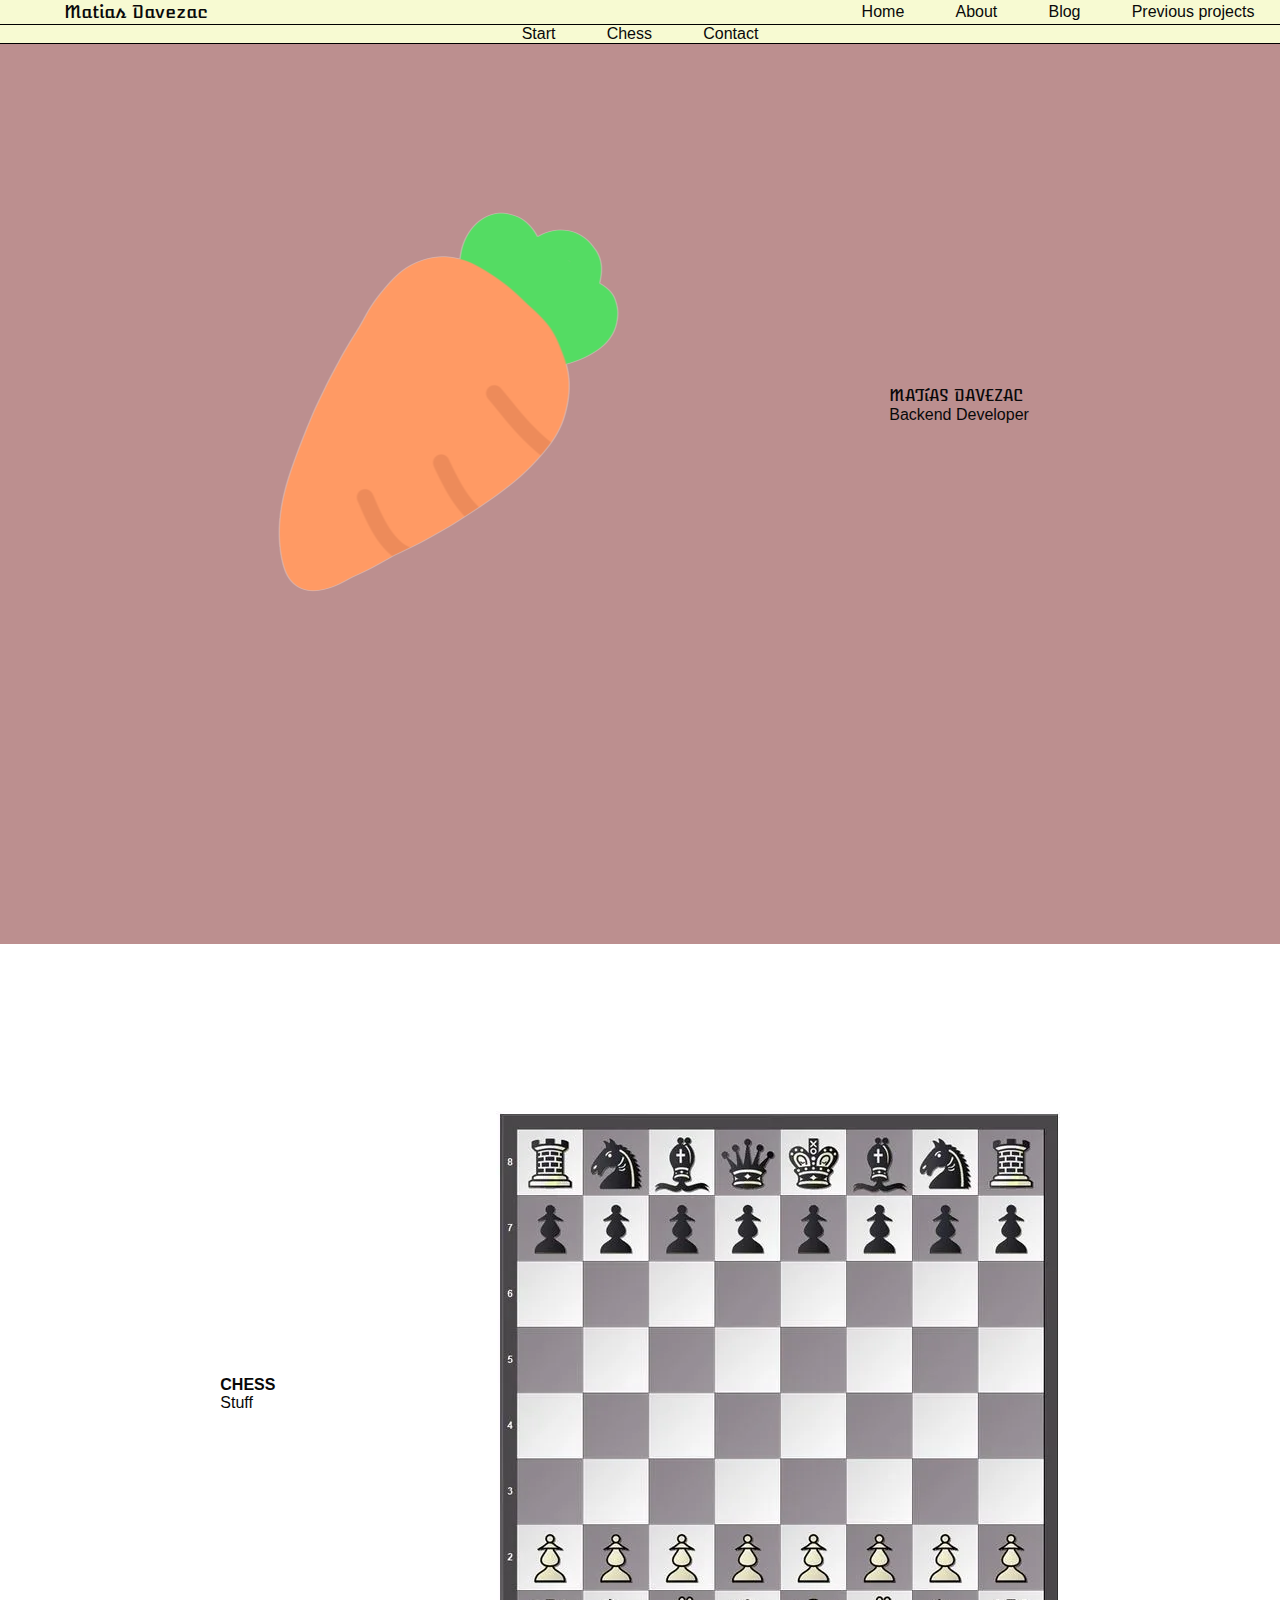
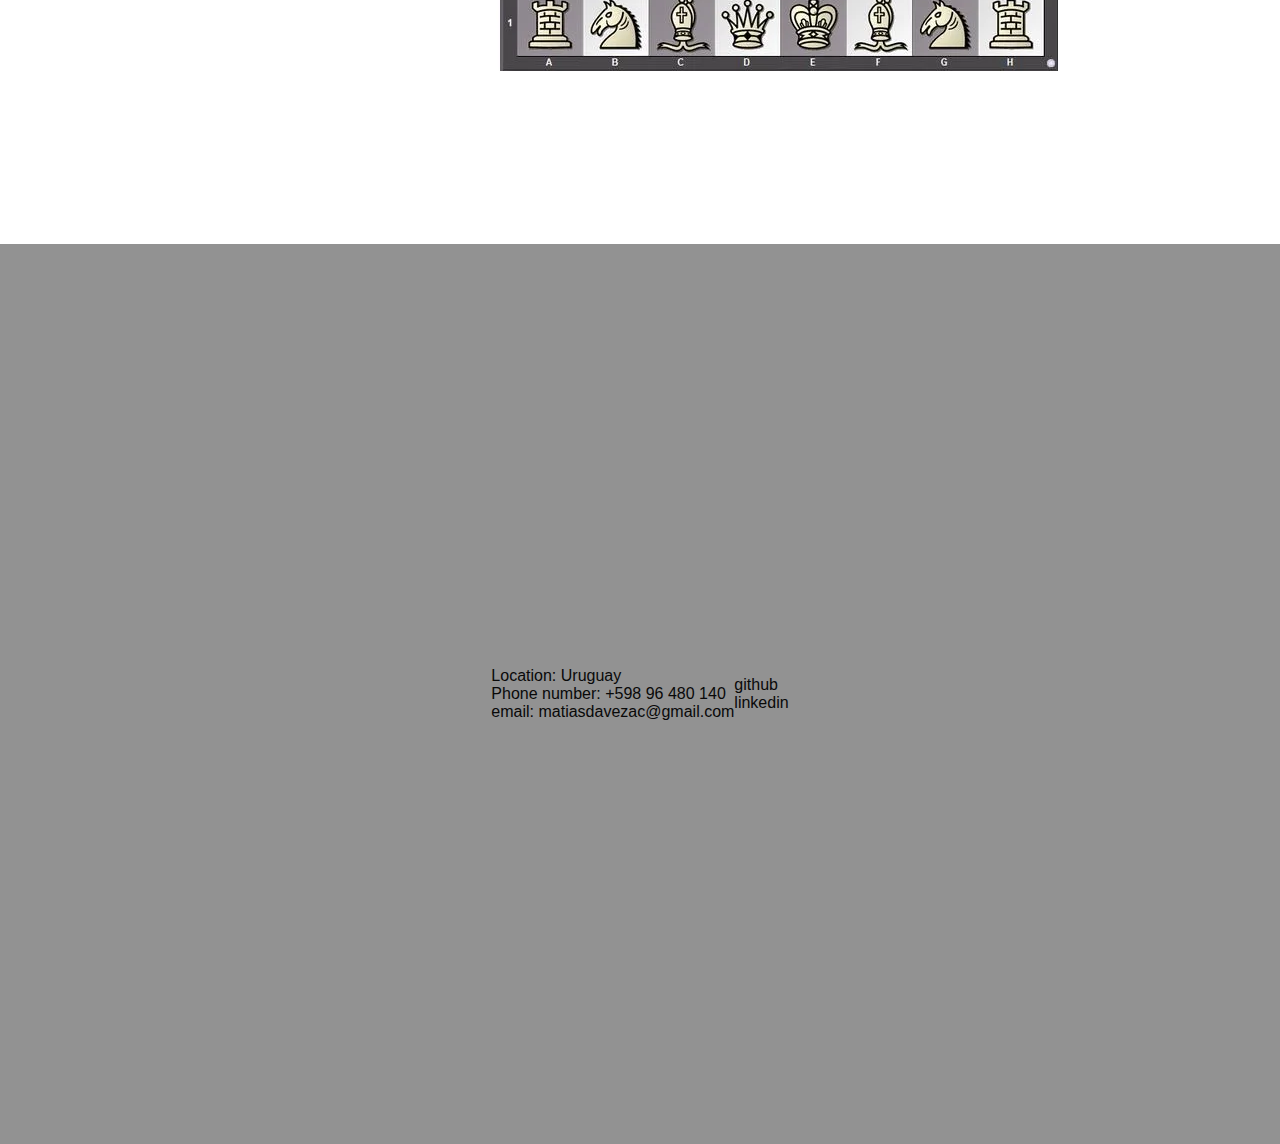
==== web/public/index.html @ dd78ae82 "Fixed inline css causing problems with src" ====
<!DOCTYPE html>
<html lang="en" class="">
<head>
    <title>Matias Davezac Portfolio Page</title>
    <meta name="description" content="See a showcase about myself, my history and my portfolio." />
    <meta charset='utf-8'>
    <meta http-equiv='X-UA-Compatible' content='IE=edge'>
    <meta name='viewport' content='width=device-width, initial-scale=1'>
    <meta name="robots" content="nofollow">
    <meta name="googlebot" content="nofollow, notranslate">

    <!-- SRC -->
    <meta http-equiv="Content-Security-Policy" content="script-src 'self'; img-src *;">

    <!-- Favicon -->
    <link rel="icon" type="image/x-icon" href="favicon.ico">

    <!-- Preloads -->
    <link rel="preload" href="images/carrot.webp" as="image" type="image/png"/>
    <link rel="preload" href="images/chess_board.webp" as="image" type="image/png"/>

    <!-- Atomic Age Font Loading -->
    <style>
        /* latin */
        @font-face {
            font-family: 'Atomic Age';
            font-style: normal;
            font-weight: 400;
            font-display: swap;
            src: url(fonts/atomic_age.woff2) format('woff2');
            unicode-range: U+0000-00FF, U+0131, U+0152-0153, U+02BB-02BC, U+02C6, U+02DA, U+02DC, U+0304, U+0308, U+0329, U+2000-206F, U+20AC, U+2122, U+2191, U+2193, U+2212, U+2215, U+FEFF, U+FFFD;
        }
    </style>

    <!-- CSS START -->
    <link rel='stylesheet' type='text/css' media='screen' href='styles/index.css'>
    <!-- CSS END -->

    <!-- JS -->
    <script type="module" src="scripts/index.js"></script>
</head>
<body id="body">
    <!-- Header -->
    <header id="body-header" class="header">
        <!-- Top -->
        <div id="header-top" class="header-div">
            <div>
                <h1 id="header-name" class="atomic-age unselectable" unselectable="on">
                    Matias Davezac
                </h1>
            </div>
                <nav id="header-top-nav" class="header-nav">
                    <ul>
                        <li><a href="#">Home</a></li>
                        <li><a href="#">About</a></li>
                        <li><a href="#">Blog</a></li>
                        <li><a href="#">Previous projects</a></li>
                    </ul>
                </nav>
            </div>
        </div>
        <!-- Bottom -->
        <div id="header-bottom" class="header-div">
            <nav id="header-bottom-nav" class="header-nav">
                <ul>
                    <li><a class="unselectable" href="#">Start</a></li>
                    <li><a class="unselectable" href="#chess-section">Chess</a></li>
                    <li><a class="unselectable" href="#body-footer">Contact</a></li>
                </ul>
            </nav>
        </div>
    </header>
    <!-- Main -->
    <main id="body-main" class="main">
        <!-- Presentation -->
        <section id="presentation-section" class="main-section">
            <div>
                <img id="carrot" alt="Carrot logo" class="unselectable" src="images/carrot.webp" />
            </div>
            <div>
                <h1 id="presentation-name" class="section-desc atomic-age">MATíAS DAVEZAC</h1>
                <p id="presentation-desc" class="section-desc">Backend Developer</p>
            </div>
        </section>
        <!-- Chess -->
        <section id="chess-section" class="main-section inverted-row">
            <div>
                <img id="chess" alt="Chess board" src="images/chess_board.webp"/>
            </div>
            <div>
                <h1 id="chess-name" class="section-desc">CHESS</h1>
                <p id="chess-desc" class="section-desc">Stuff</p>
            </div>
        </section>
    </main>
    <!-- Footer -->
    <footer id="body-footer" class="footer">
        <div id="contact-info">
            <p>Location: Uruguay</p>
            <p>Phone number: +598 96 480 140</p>
            <p>email: matiasdavezac@gmail.com</p>
        </div>
        <div id="contact-links">
            <p>github</p>
            <p>linkedin</p>
        </div>
    </footer>
    <!-- Firebase -->
    <!--
    <script type="module">
        import { initializeApp } from "https://www.gstatic.com/firebasejs/11.0.1/firebase-app.js";
        const firebaseConfig = {
          apiKey: "AIzaSyA6QwLBu5X5AzgDq81C5L1dXZ9E0xP-9vk",
          authDomain: "matiasdavezac-3d8c8.firebaseapp.com",
          projectId: "matiasdavezac-3d8c8",
          storageBucket: "matiasdavezac-3d8c8.firebasestorage.app",
          messagingSenderId: "72369303819",
          appId: "1:72369303819:web:528377b378f7a80d17f20e",
          measurementId: "G-PTZ5232TNL"
        };
        const app = initializeApp(firebaseConfig);
    </script>
    -->
</body>
</html>
---- web/public/styles/index.css ----
/*
    The css file will remain to store all changes,
    however the css will be converted to critical css.
*/

/* VARIABLES START */
:root {
    --color-primary: #d73953;

    --color-black: #090909;
    --color-white: #ffffff;
    --color-light-grey: #f3f3f3;
    --color-dark-grey: #353535;

    --text-color: var(--color-black);
    --color-header: #f7fad2;
    --color-main: #ffffff;
    --color-footer: #929292;

    --footer-height: 100vh;

    --font-family-base: "Helvetica Neue", Helvetica, Arial, sans-serif;
    --font-family-title: "Helvetica Neue", Helvetica, Arial, sans-serif;
    --font-size-small: 1.2rem;
    --font-size-medium: 1.6rem;
    --font-size-large: 1.8rem;
    --font-size-x-large: 2.3rem;
    --font-size-xx-large: 4.8rem;
    --font-weight-regular: 400;
    --font-weight-bold: 700;

    --transition-duration: .3s;
    --transition-cubic-bezier: cubic-bezier(0.17, 0.67, 0, 1.01);
}
/* VARIABLES END */

/* RESET START */
/* http://meyerweb.com/eric/tools/css/reset/ 
   v2.0 | 20110126
   License: none (public domain)
*/

html, body, div, span, applet, object, iframe,
h1, h2, h3, h4, h5, h6, p, blockquote, pre,
a, abbr, acronym, address, big, cite, code,
del, dfn, em, img, ins, kbd, q, s, samp,
small, strike, strong, sub, sup, tt, var,
b, u, i, center,
dl, dt, dd, ol, ul, li,
fieldset, form, label, legend,
table, caption, tbody, tfoot, thead, tr, th, td,
article, aside, canvas, details, embed, 
figure, figcaption, footer, header, hgroup, 
menu, nav, output, ruby, section, summary,
time, mark, audio, video {
	margin: 0;
	padding: 0;
	border: 0;
	font-size: 100%;
	font: inherit;
	vertical-align: baseline;
}
/* HTML5 display-role reset for older browsers */
article, aside, details, figcaption, figure, 
footer, header, hgroup, menu, nav, section {
	display: block;
}
body {
	line-height: 1;
}
ol, ul {
	list-style: none;
}
blockquote, q {
	quotes: none;
}
blockquote:before, blockquote:after,
q:before, q:after {
	content: '';
	content: none;
}
table {
	border-collapse: collapse;
	border-spacing: 0;
}
/* RESET END */

/* GENERIC START */
html {
    scroll-behavior: smooth;
    font-size: 62.5%;
}

body {
    width: 100%;

    color: var(--text-color);
    font-family: var(--font-family-base);
    font-size: var(--font-size-medium);
    font-weight: var(--font-weight-regular);
    line-height: var(--line-height-base);

    display: flex;
    flex-direction: column;
    flex-flow: column;
    align-content: center;
    justify-content: space-between;
    align-items: stretch;
    flex-wrap: nowrap;
}

h1, h2, h3, h4, h5, h6 {
    font-family: var(--font-family-title);
    font-weight: var(--font-weight-bold);
}

a:link {
    color: var(--text-color);
    text-decoration: none;
}

a:visited {
    font-style: italic;
}

a:hover {
    text-decoration: underline;
}

a:visited {
    color: var(--text-color);
}

.atomic-age {
    font-family: 'Atomic Age';
    font-weight: 400;
    font-style: normal;
}

.unselectable {
    user-select: none;
    -webkit-user-drag: none;
    -moz-user-select: none;
    -webkit-user-select: none;
    -ms-user-select: none;
}
/* GENERIC END */

/* HEADER AND FOOTER START */
#body-header {
    top: 0;
    width: 100%;
    position: fixed;
}

#body-header > * {
    min-height: 1rem;
    width: 100%;
}

.header-div {
    background-color: var(--color-header);
}

.header-nav a {
    display: block;
    padding: 0 2vw;
}

#header-top {
    width: 100%;

    display: flex;
    flex-direction: row;
    flex-flow: row;
    align-content: center;
    justify-content: space-between;
    align-items: center;
    flex-wrap: wrap;
}

#header-top div {
    height: 100%;
    margin: 0px;
    padding: 0 5vw 0 5vw;

    display: flex;
    flex-direction: row;
    flex-flow: row;
    align-content: center;
    justify-content: space-between;
    align-items: center;
    flex-wrap: wrap;
}


#header-top-nav {
    height: 100%;

    display: flex;
    flex-direction: row;
    flex-flow: row;
    align-content: center;
    justify-content: space-between;
    align-items: center;
    flex-wrap: wrap;
}

#header-top ul {
    display: flex;
    flex-flow: row;
    justify-content: space-around;
    align-items: center;
    flex-wrap: wrap;
    flex-direction: row;
}

#header-name {
    font-size: large;
    padding: 0;
}


#header-bottom {
    height: 33.33% + 2;

    display: flex;
    flex-flow: row;
    justify-content: center;
    align-items: center;
    flex-wrap: nowrap;
    border-top: 1px solid black;
    border-bottom: 1px solid black;
}

#header-bottom ul {
    display: flex;
    flex-flow: row;
    justify-content: space-around;
    align-items: center;
    flex-wrap: nowrap;
    flex-direction: row;
}

#header-bottom-nav ul {
    flex-wrap: wrap;
    justify-content: center;
    align-items: center;
}

#header-bottom-nav a:hover {
    color: white;
    background-color: red;
    text-decoration: none;
}


#body-footer {
    background-color: var(--color-footer);
    height: var(--footer-height);

    padding: 0px;
    display: flex;
    flex-flow: row;
    justify-content: center;
    align-items: center;
    flex-wrap: nowrap;
}
/* HEADER AND FOOTER END */

/* INDEX START */
#body-main {
    width: 100%;

    background-color: var(--color-main);
    display: flex;
    flex-flow: column;
    justify-content: center;
    align-items: center;
    flex-wrap: nowrap;
    flex-direction: column;
}

.main-section {
    width: 100%;
    height: 80vh;
    min-height: 512px;
    padding: 10vh 0 10vh 0;

    display: flex;
    flex-flow: row;
    flex-wrap: wrap;
    flex-direction: row;
    justify-content: space-evenly;
    align-items: center;
    align-content: center;
}

.inverted-row {
    flex-direction: row-reverse;
}

.main-section img {
    height: 70vw;
    width: 70vw;
    min-width: 128px;
    min-height: 128px;
}

#carrot {
    max-height: 387px;
    max-width: 387px;
}

#chess {
    min-width: 256px;
    min-height: 256px;
    max-height: 562px;
    max-width: 564px;
}

#presentation-section {
    background-color: rosybrown;
    padding: 0vh 0 20vh 0;
}

/* INDEX END */
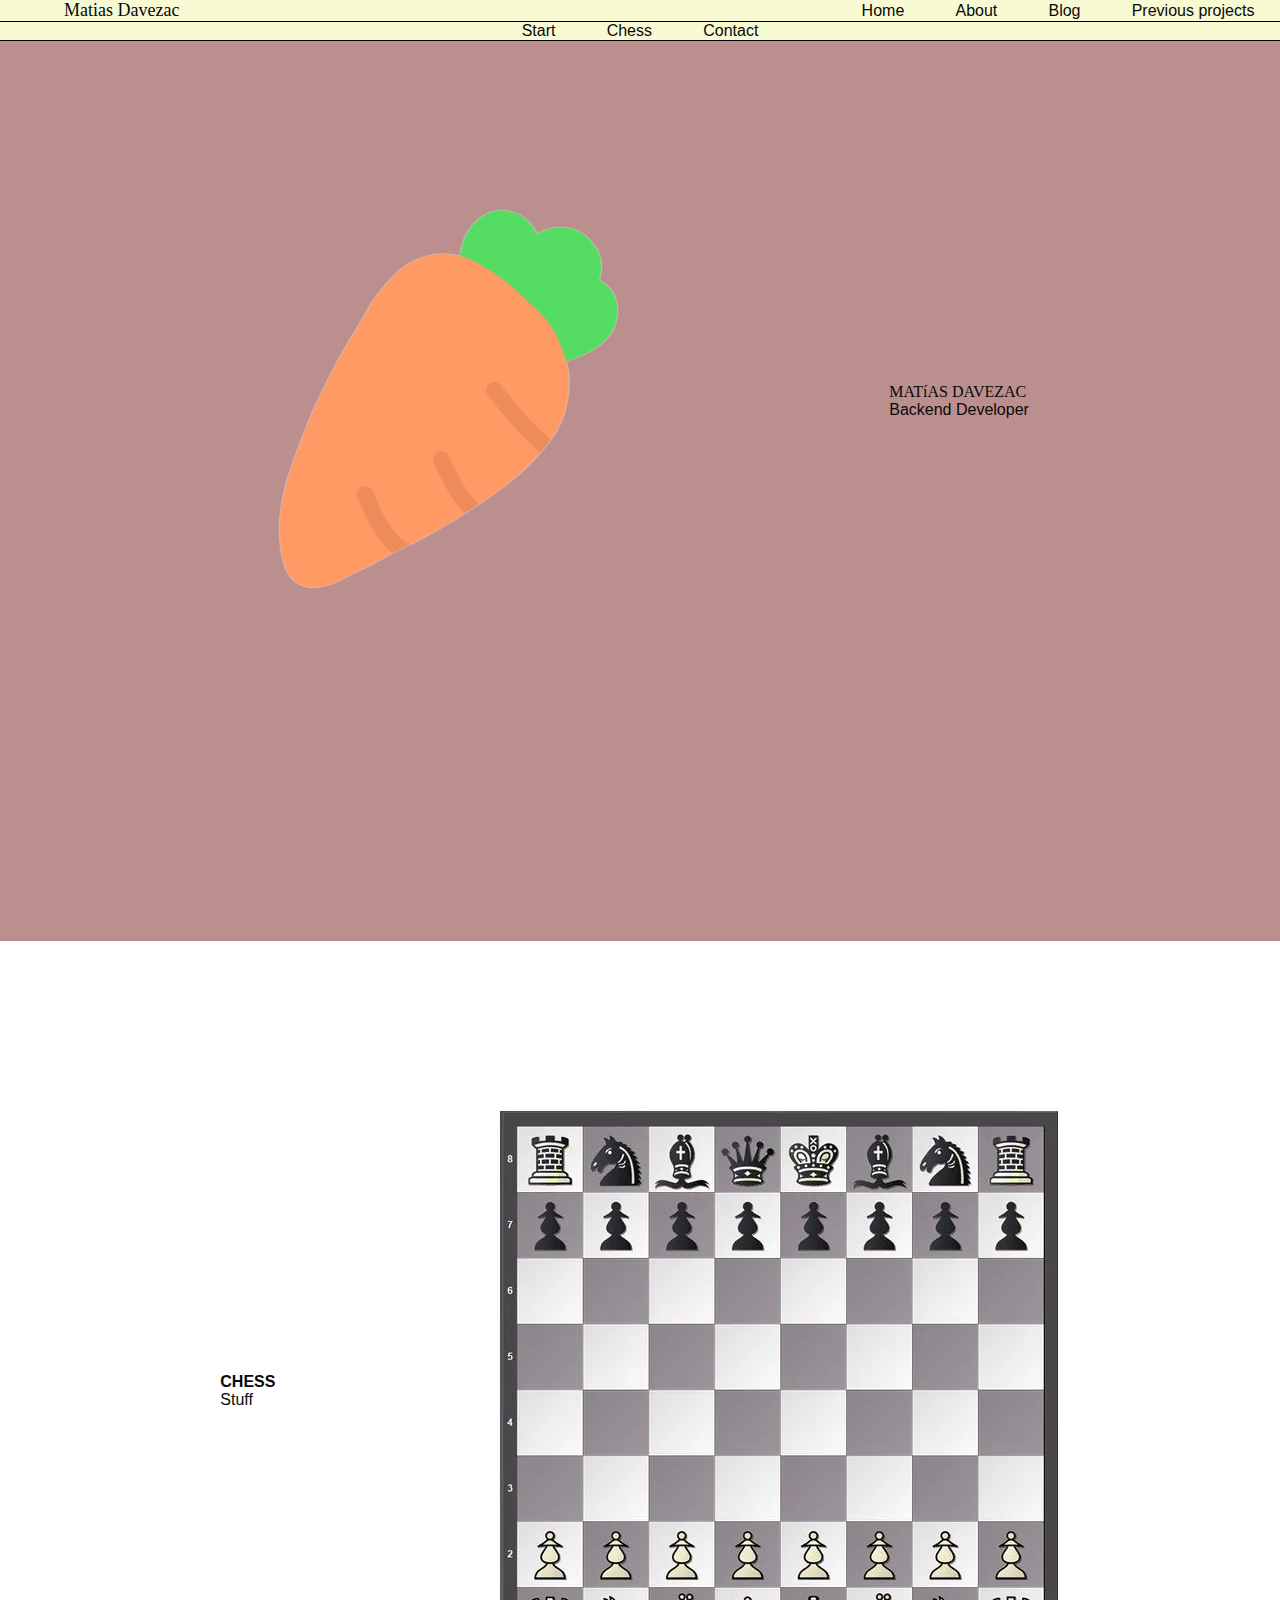
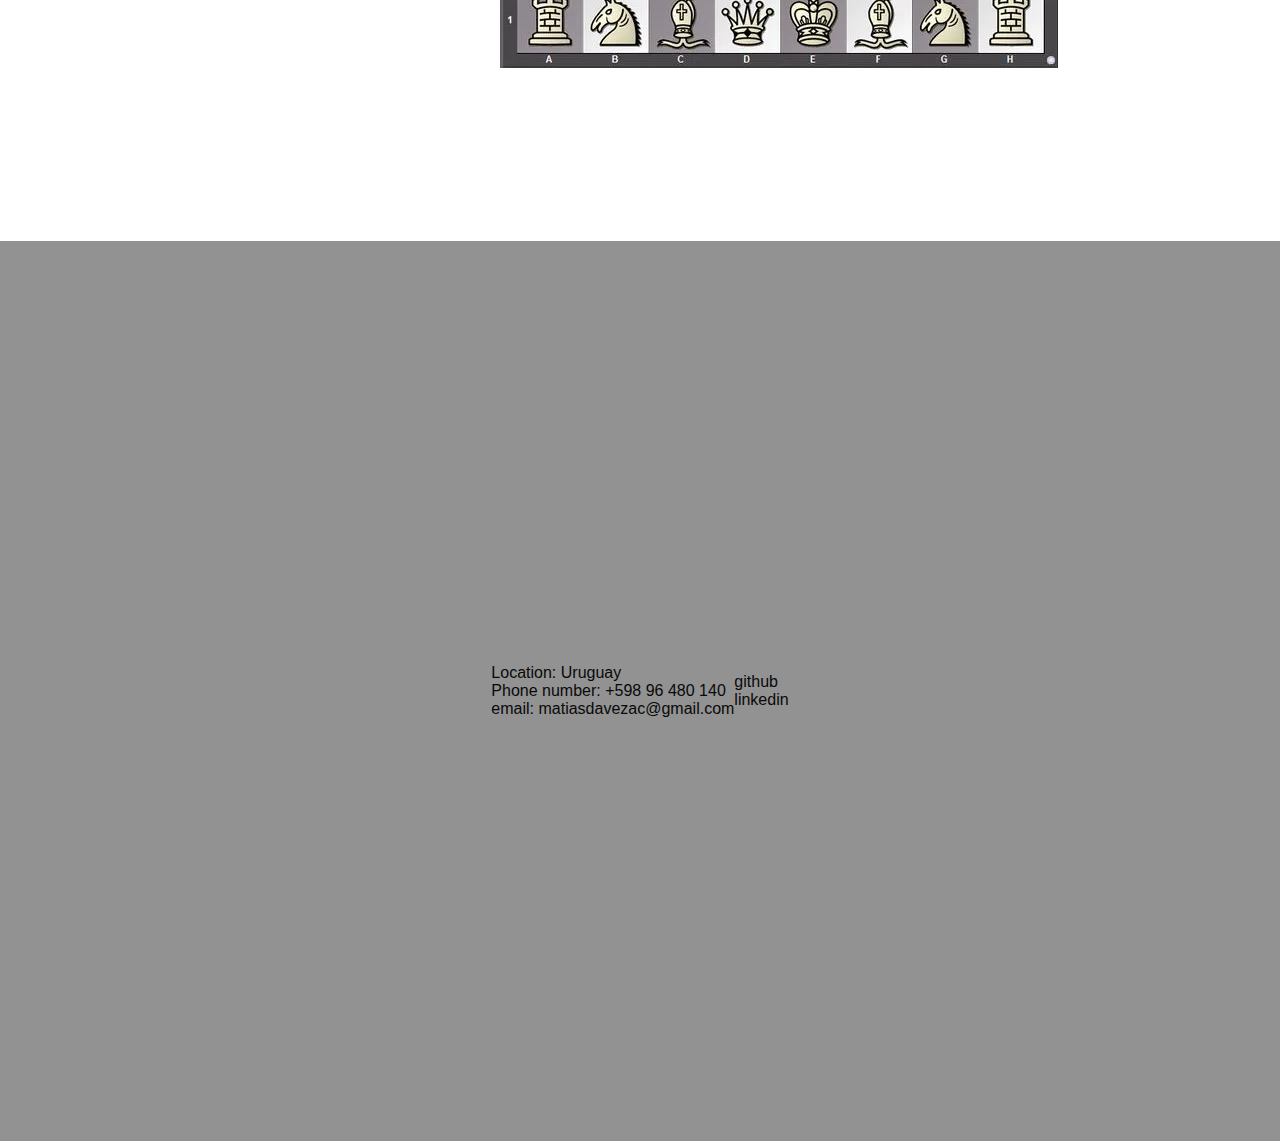
==== commit 37487844: "Fixed font loading was inline style" ====
--- a/web/public/index.html
+++ b/web/public/index.html
@@ -19,22 +19,9 @@
     <link rel="preload" href="images/carrot.webp" as="image" type="image/png"/>
     <link rel="preload" href="images/chess_board.webp" as="image" type="image/png"/>
 
-    <!-- Atomic Age Font Loading -->
-    <style>
-        /* latin */
-        @font-face {
-            font-family: 'Atomic Age';
-            font-style: normal;
-            font-weight: 400;
-            font-display: swap;
-            src: url(fonts/atomic_age.woff2) format('woff2');
-            unicode-range: U+0000-00FF, U+0131, U+0152-0153, U+02BB-02BC, U+02C6, U+02DA, U+02DC, U+0304, U+0308, U+0329, U+2000-206F, U+20AC, U+2122, U+2191, U+2193, U+2212, U+2215, U+FEFF, U+FFFD;
-        }
-    </style>
-
-    <!-- CSS START -->
+    <!-- CSS -->
+    <style src="styles/atomic-font.css"></style>
     <link rel='stylesheet' type='text/css' media='screen' href='styles/index.css'>
-    <!-- CSS END -->
 
     <!-- JS -->
     <script type="module" src="scripts/index.js"></script>
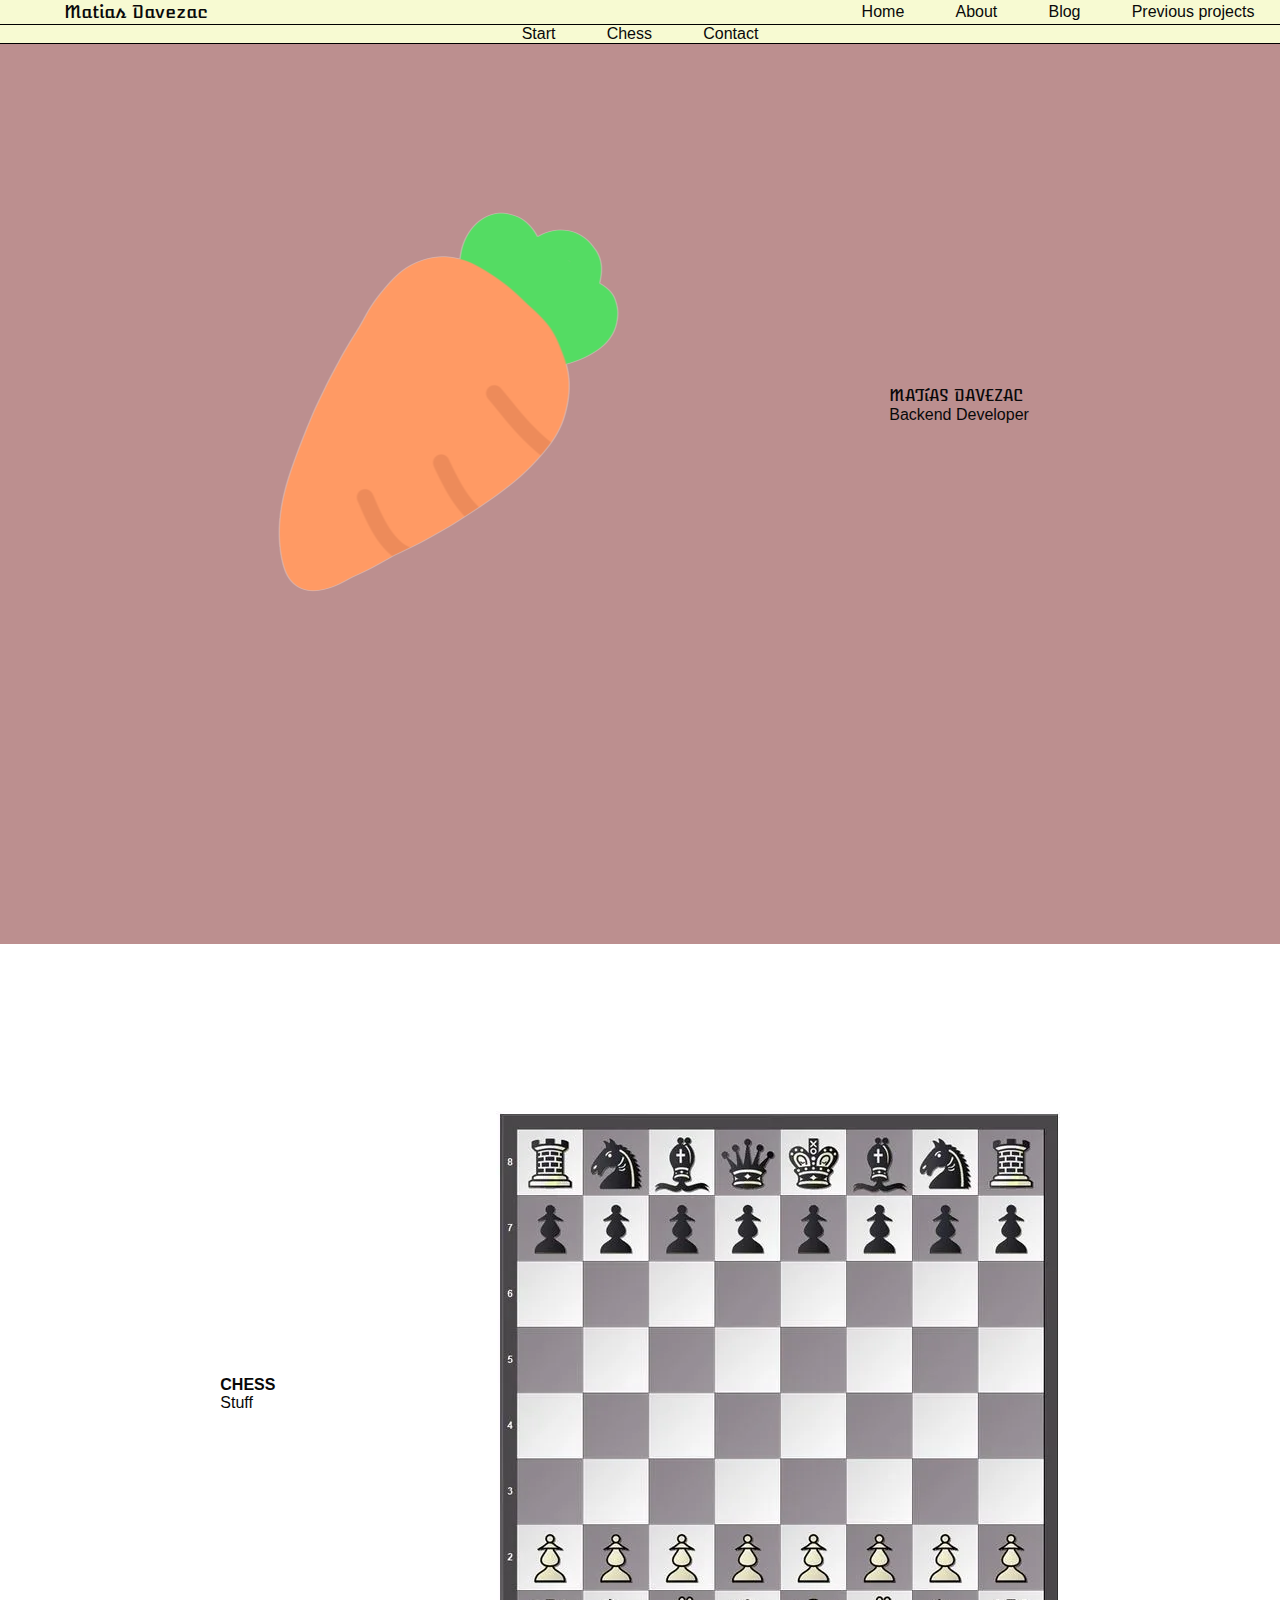
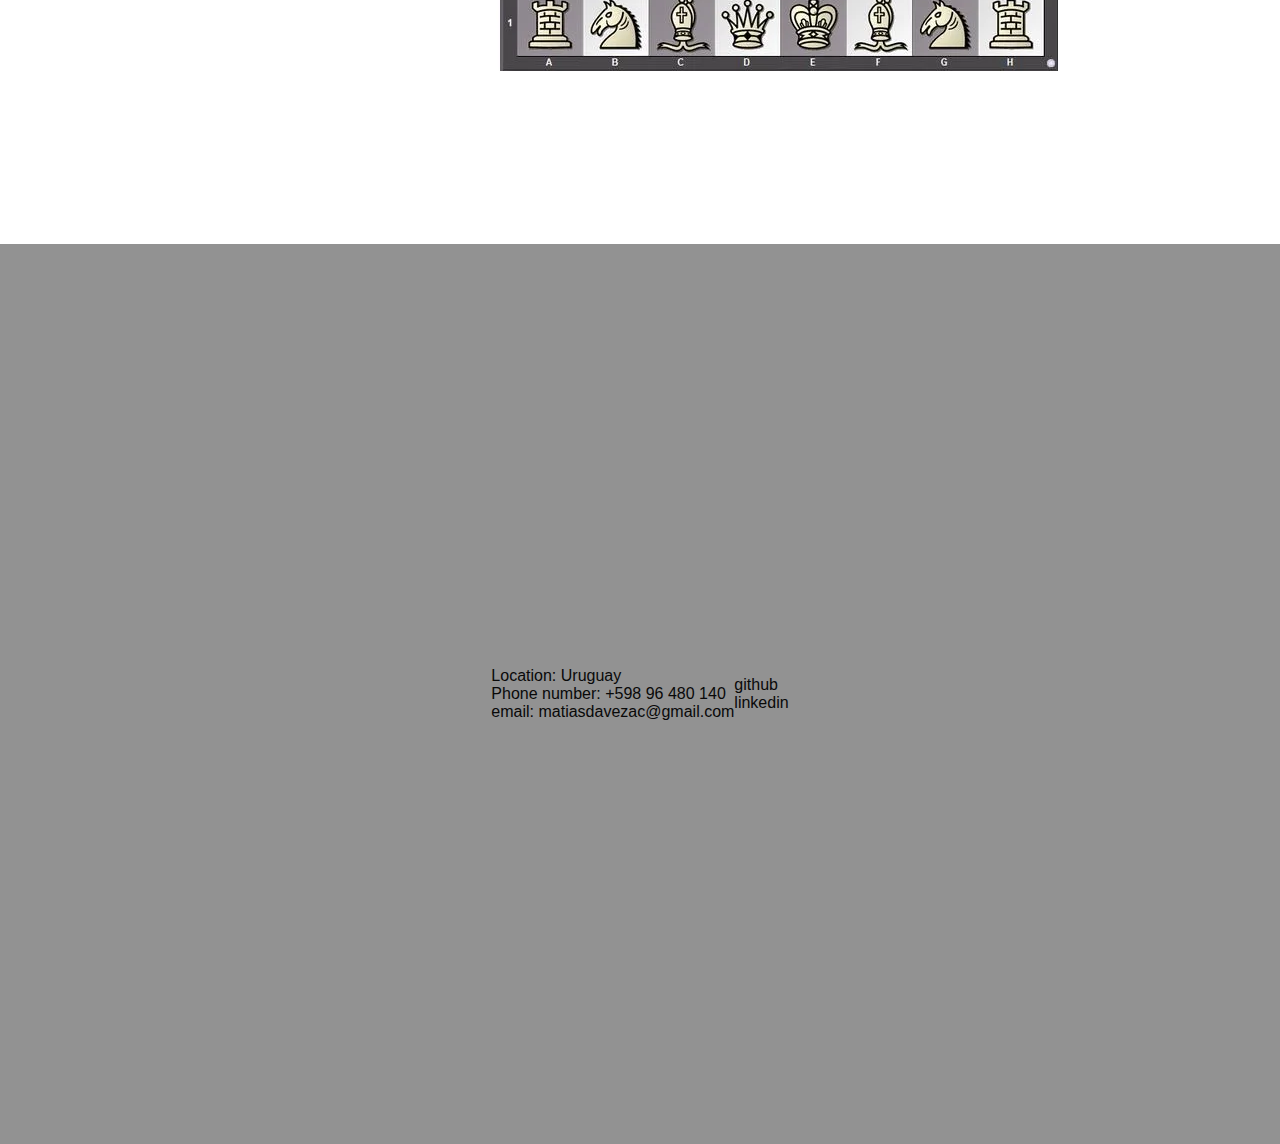
==== commit a06055f2: "Quickfix" ====
--- a/web/public/index.html
+++ b/web/public/index.html
@@ -20,7 +20,7 @@
     <link rel="preload" href="images/chess_board.webp" as="image" type="image/png"/>
 
     <!-- CSS -->
-    <style src="styles/atomic-font.css"></style>
+    <link rel='stylesheet' type='text/css' media='screen' href="styles/atomic-font.css">
     <link rel='stylesheet' type='text/css' media='screen' href='styles/index.css'>
 
     <!-- JS -->
--- a/web/public/styles/atomic-font.css
+++ b/web/public/styles/atomic-font.css
@@ -0,0 +1,9 @@
+/* latin */
+@font-face {
+    font-family: 'Atomic Age';
+    font-style: normal;
+    font-weight: 400;
+    font-display: swap;
+    src: url(../fonts/atomic_age.woff2) format('woff2');
+    unicode-range: U+0000-00FF, U+0131, U+0152-0153, U+02BB-02BC, U+02C6, U+02DA, U+02DC, U+0304, U+0308, U+0329, U+2000-206F, U+20AC, U+2122, U+2191, U+2193, U+2212, U+2215, U+FEFF, U+FFFD;
+}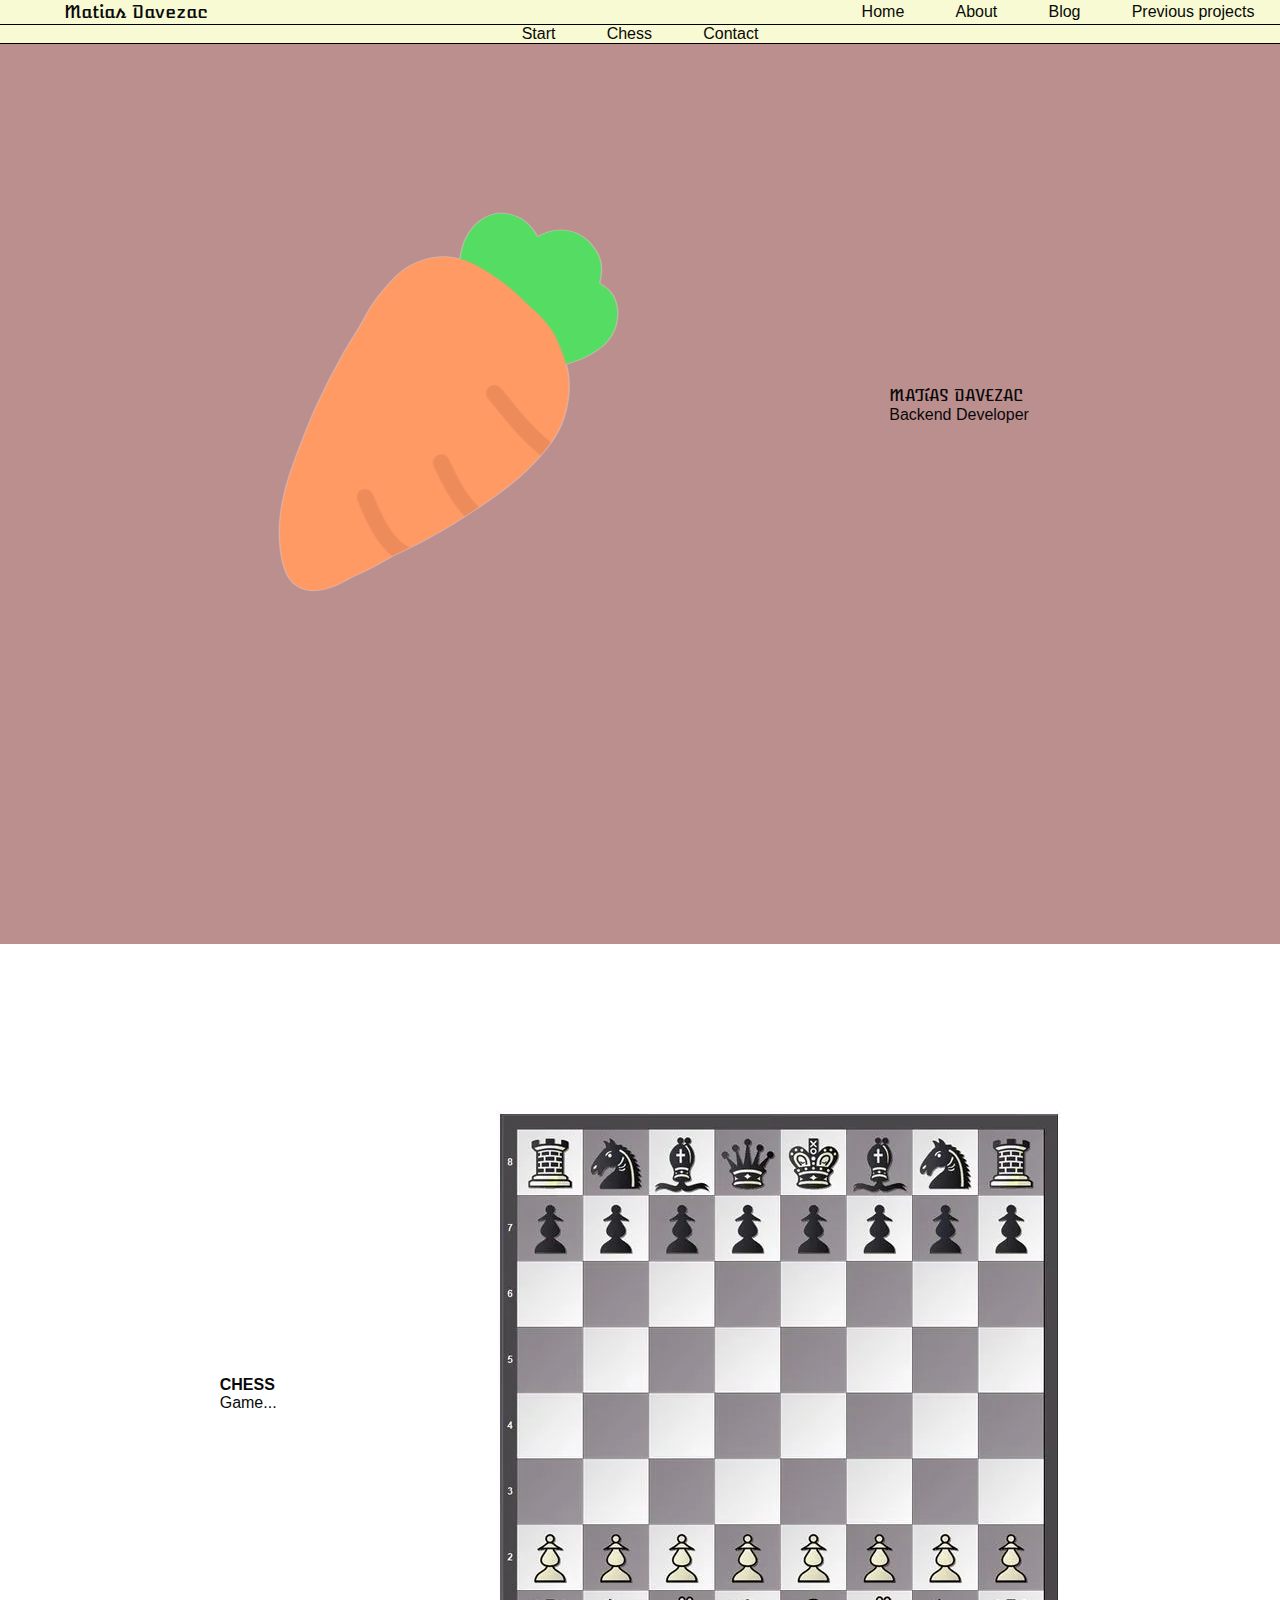
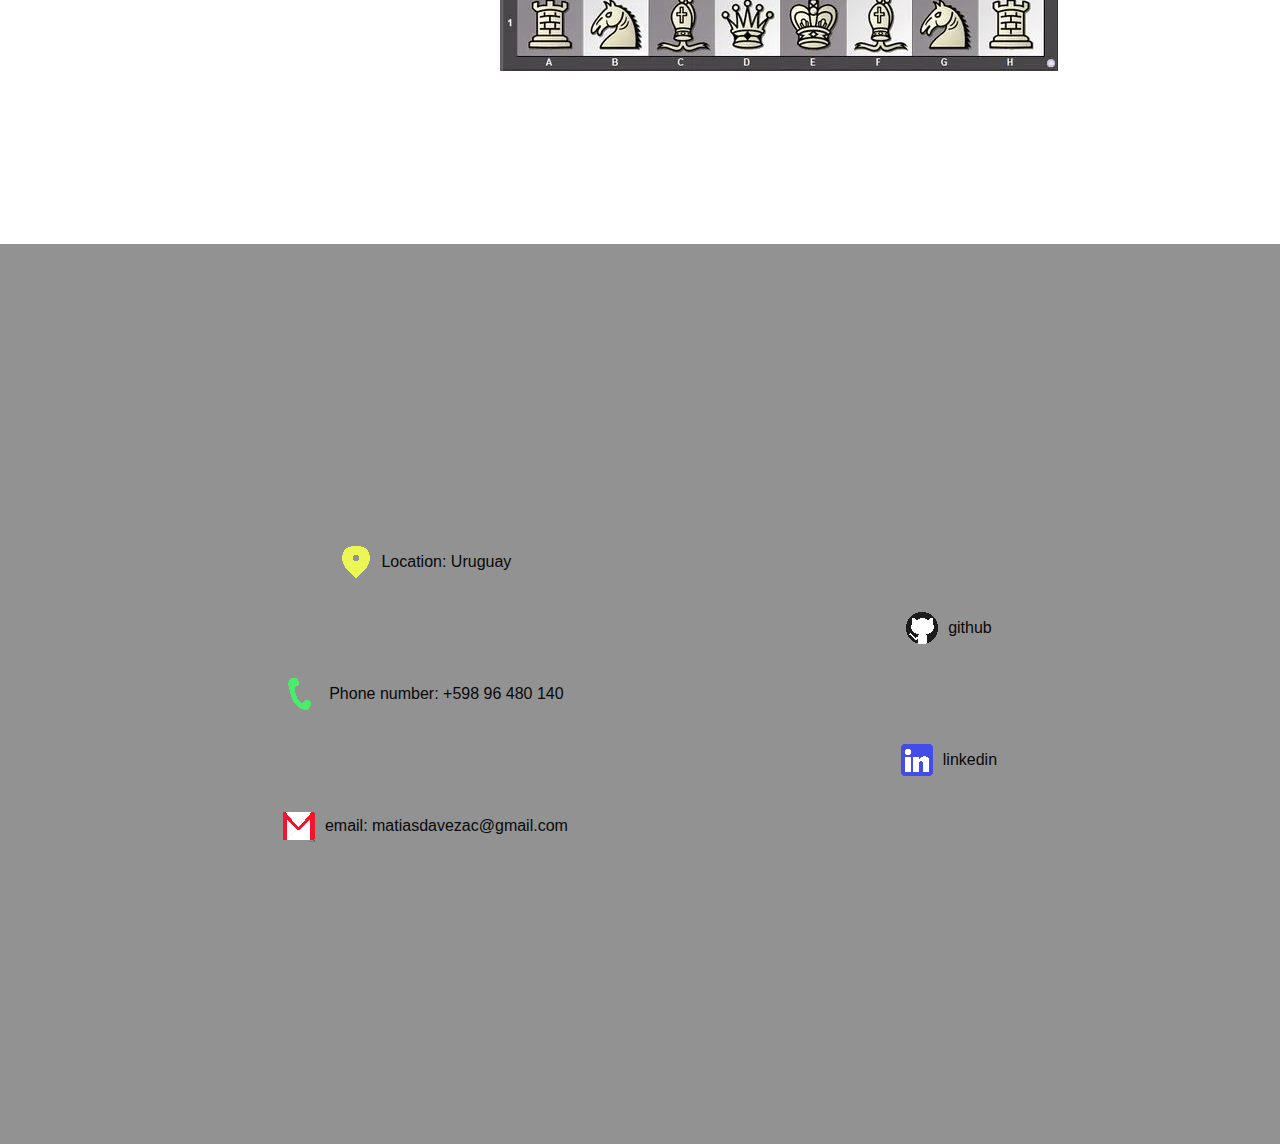
==== commit 69b137ab: "Added content to the footer" ====
--- a/web/public/index.html
+++ b/web/public/index.html
@@ -1,6 +1,7 @@
 <!DOCTYPE html>
 <html lang="en" class="">
 <head>
+    <!-- Metadata -->
     <title>Matias Davezac Portfolio Page</title>
     <meta name="description" content="See a showcase about myself, my history and my portfolio." />
     <meta charset='utf-8'>
@@ -16,8 +17,9 @@
     <link rel="icon" type="image/x-icon" href="favicon.ico">
 
     <!-- Preloads -->
-    <link rel="preload" href="images/carrot.webp" as="image" type="image/png"/>
-    <link rel="preload" href="images/chess_board.webp" as="image" type="image/png"/>
+    <link rel="preload" href="images/carrot.webp" as="image" type="image/webp"/>
+    <link rel="preload" href="images/chess_board.webp" as="image" type="image/webp"/>
+    <link rel="preload" href="images/page_sprites.gif" as="image" type="image/gif"/>
 
     <!-- CSS -->
     <link rel='stylesheet' type='text/css' media='screen' href="styles/atomic-font.css">
@@ -76,37 +78,68 @@
             </div>
             <div>
                 <h1 id="chess-name" class="section-desc">CHESS</h1>
-                <p id="chess-desc" class="section-desc">Stuff</p>
+                <p id="chess-desc" class="section-desc">Game...</p>
             </div>
         </section>
     </main>
     <!-- Footer -->
     <footer id="body-footer" class="footer">
-        <div id="contact-info">
-            <p>Location: Uruguay</p>
-            <p>Phone number: +598 96 480 140</p>
-            <p>email: matiasdavezac@gmail.com</p>
+        <!-- Info -->
+        <div id="contact-info" class="body-footer-div">
+            <!-- Location -->
+            <div id="location-div" class="contact-div">
+                <div class="contact-icon-div">
+                    <a href="https://www.google.com/maps/place/Uruguay/" target="_blank">
+                        <div id="location-icon" class="contact-icon">
+                        </div>
+                    </a>
+                </div>
+                <p>Location: Uruguay</p>
+            </div>
+            <!-- Phone -->
+            <div id="phone-div" class="contact-div">
+                <div class="contact-icon-div">
+                    <a href="tel: +59896480140">
+                        <div id="phone-icon" class="contact-icon">
+                        </div>
+                    </a>
+                </div>
+                <p>Phone number: +598 96 480 140</p>
+            </div>
+            <!-- Email -->
+            <div id="email-div" class="contact-div">
+                <div class="contact-icon-div">
+                    <a href="mailto: matiasdavezac@gmail.com">
+                        <div id="email-icon" class="contact-icon">
+                        </div>
+                    </a>
+                </div>
+                <p>email: matiasdavezac@gmail.com</p>
+            </div>
         </div>
-        <div id="contact-links">
-            <p>github</p>
-            <p>linkedin</p>
+        <!-- Websites -->
+        <div id="contact-links" class="body-footer-div">
+            <!-- Github -->
+            <div id="github-div" class="contact-div">
+                <div class="contact-icon-div">
+                    <a href="https://github.com/ILoveChairs" target="_blank">
+                        <div id="github-logo" class="contact-icon">
+                        </div>
+                    </a>
+                </div>
+                <p>github</p>
+            </div>
+            <!-- Linkedin -->
+            <div id="linkedin-div" class="contact-div">
+                <div class="contact-icon-div">
+                    <a href="https://linkedin.com/in/matiasdavezac" target="_blank">
+                        <div id="linkedin-logo" class="contact-icon">
+                        </div>
+                    </a>
+                </div>
+                <p>linkedin</p>
+            </div>
         </div>
     </footer>
-    <!-- Firebase -->
-    <!--
-    <script type="module">
-        import { initializeApp } from "https://www.gstatic.com/firebasejs/11.0.1/firebase-app.js";
-        const firebaseConfig = {
-          apiKey: "AIzaSyA6QwLBu5X5AzgDq81C5L1dXZ9E0xP-9vk",
-          authDomain: "matiasdavezac-3d8c8.firebaseapp.com",
-          projectId: "matiasdavezac-3d8c8",
-          storageBucket: "matiasdavezac-3d8c8.firebasestorage.app",
-          messagingSenderId: "72369303819",
-          appId: "1:72369303819:web:528377b378f7a80d17f20e",
-          measurementId: "G-PTZ5232TNL"
-        };
-        const app = initializeApp(firebaseConfig);
-    </script>
-    -->
 </body>
 </html>
--- a/web/public/styles/index.css
+++ b/web/public/styles/index.css
@@ -263,10 +263,49 @@
     padding: 0px;
     display: flex;
     flex-flow: row;
+    justify-content: space-evenly;
+    align-items: center;
+    align-content: center;
+    flex-wrap: wrap;
+}
+
+
+.contact-div {
+    padding: 50px;
+    display: flex;
+    flex-flow: row;
     justify-content: center;
     align-items: center;
-    flex-wrap: nowrap;
-}
+    align-content: center;
+    flex-wrap: nowrap;
+}
+
+.contact-icon-div {
+    padding-right: 10px;
+    display: flex;
+}
+
+.contact-icon {
+    width: 32px;
+    height: 32px;
+}
+
+#phone-icon {
+    background: url(../images/page_sprites.gif) 0 0;
+}
+#location-icon {
+    background: url(../images/page_sprites.gif) -31px 0;
+}
+#email-icon {
+    background: url(../images/page_sprites.gif) -64px 0;
+}
+#linkedin-logo {
+    background: url(../images/page_sprites.gif) 0 -32px;
+}
+#github-logo {
+    background: url(../images/page_sprites.gif) -32px -32px;
+}
+
 /* HEADER AND FOOTER END */
 
 /* INDEX START */
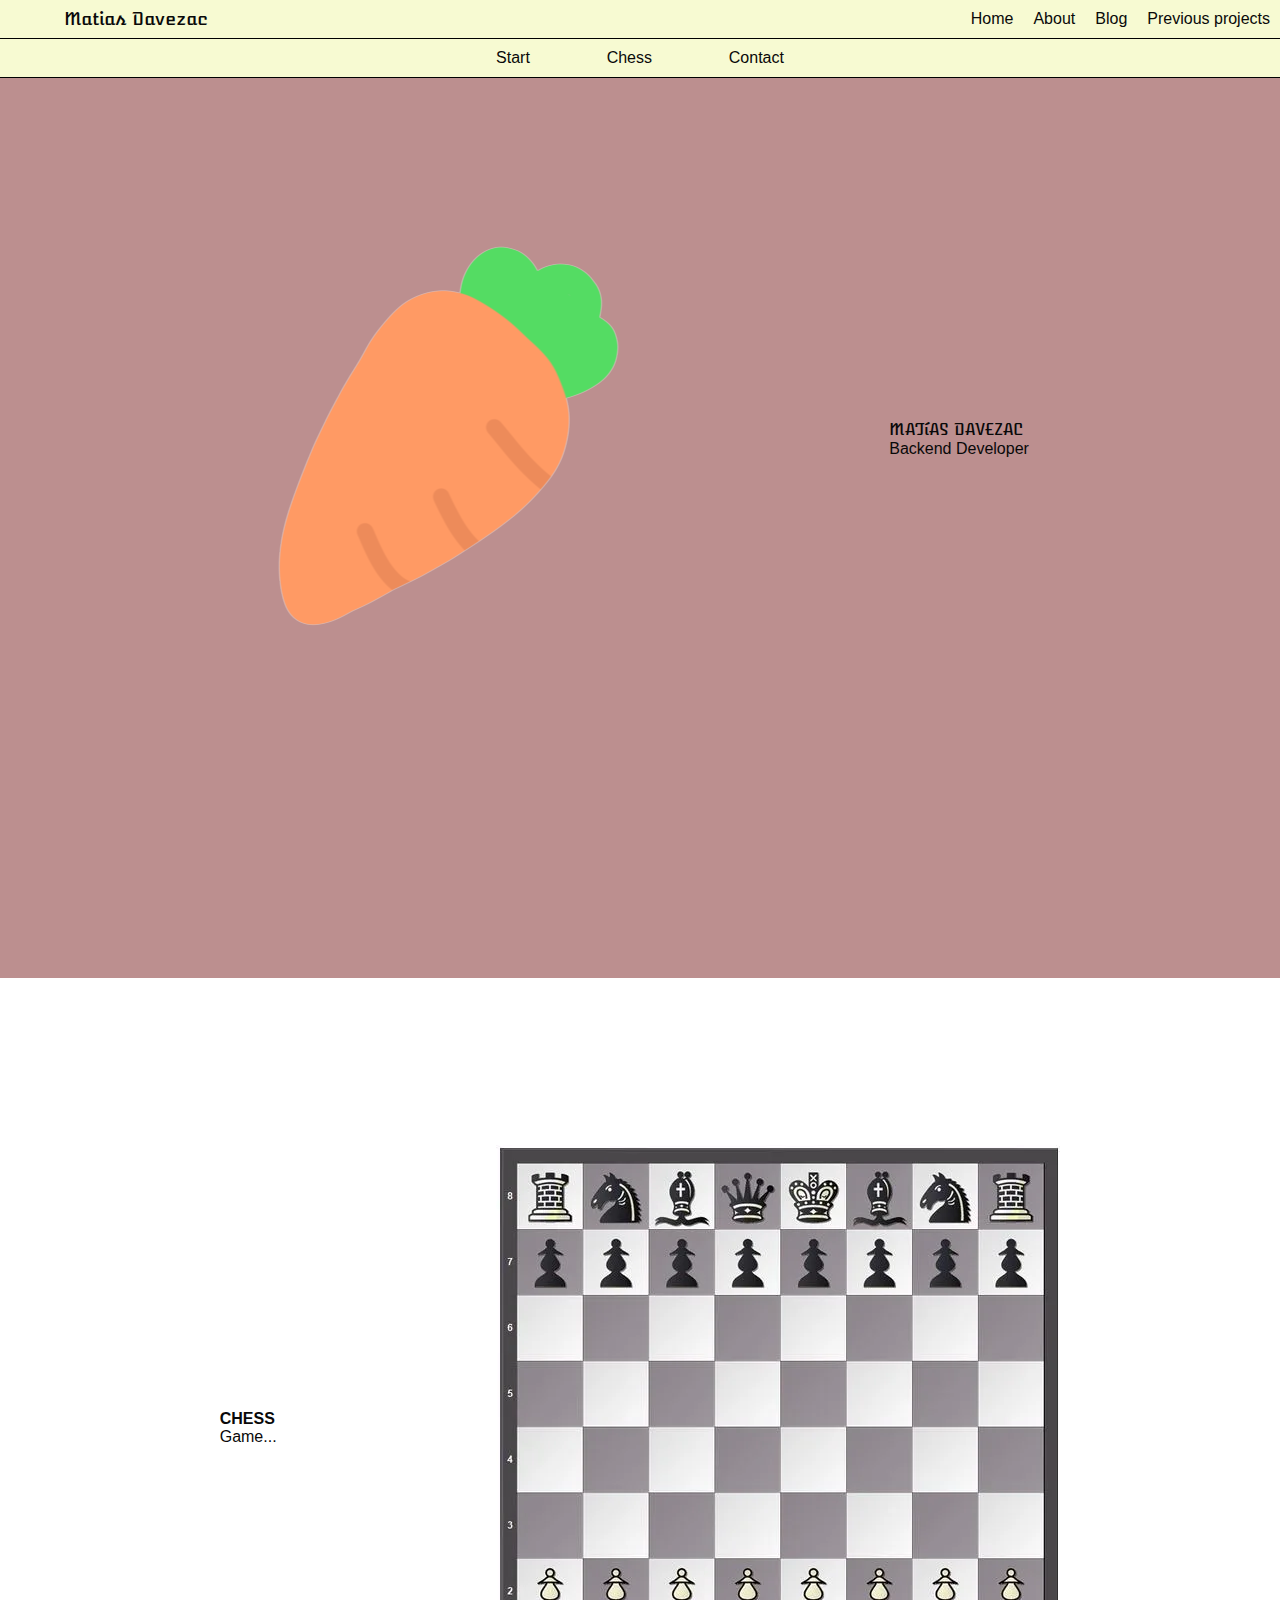
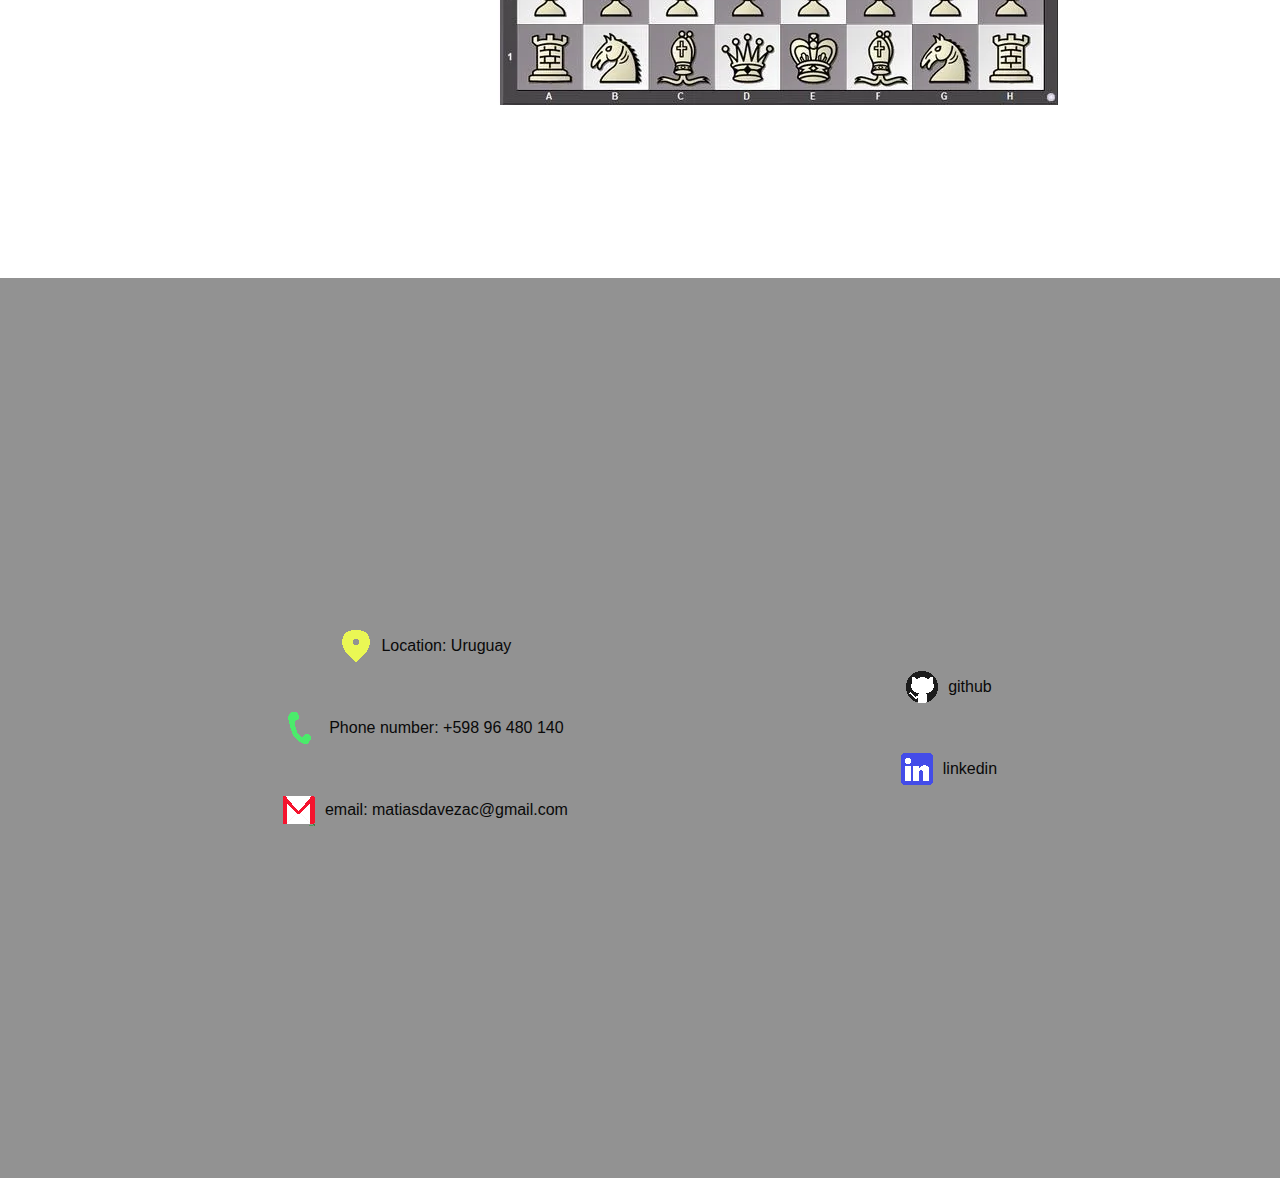
==== commit 01daacba: "Removed some html preloads and fixed some design" ====
--- a/web/public/index.html
+++ b/web/public/index.html
@@ -19,7 +19,6 @@
     <!-- Preloads -->
     <link rel="preload" href="images/carrot.webp" as="image" type="image/webp"/>
     <link rel="preload" href="images/chess_board.webp" as="image" type="image/webp"/>
-    <link rel="preload" href="images/page_sprites.gif" as="image" type="image/gif"/>
 
     <!-- CSS -->
     <link rel='stylesheet' type='text/css' media='screen' href="styles/atomic-font.css">
@@ -88,56 +87,41 @@
         <div id="contact-info" class="body-footer-div">
             <!-- Location -->
             <div id="location-div" class="contact-div">
-                <div class="contact-icon-div">
-                    <a href="https://www.google.com/maps/place/Uruguay/" target="_blank">
-                        <div id="location-icon" class="contact-icon">
-                        </div>
-                    </a>
-                </div>
-                <p>Location: Uruguay</p>
+                <a href="https://www.google.com/maps/place/Uruguay/" target="_blank">
+                    <div id="location-icon" class="contact-icon"></div>
+                    <p>Location: Uruguay</p>
+                </a>
             </div>
             <!-- Phone -->
             <div id="phone-div" class="contact-div">
-                <div class="contact-icon-div">
-                    <a href="tel: +59896480140">
-                        <div id="phone-icon" class="contact-icon">
-                        </div>
-                    </a>
-                </div>
-                <p>Phone number: +598 96 480 140</p>
+                <a href="tel: +59896480140">
+                    <div id="phone-icon" class="contact-icon"></div>
+                    <p>Phone number: +598 96 480 140</p>
+                </a>
             </div>
             <!-- Email -->
             <div id="email-div" class="contact-div">
-                <div class="contact-icon-div">
-                    <a href="mailto: matiasdavezac@gmail.com">
-                        <div id="email-icon" class="contact-icon">
-                        </div>
-                    </a>
-                </div>
-                <p>email: matiasdavezac@gmail.com</p>
+                <a href="mailto: matiasdavezac@gmail.com">
+                    <div id="email-icon" class="contact-icon"></div>
+                    <p>email: matiasdavezac@gmail.com</p>
+                </a>
             </div>
         </div>
         <!-- Websites -->
         <div id="contact-links" class="body-footer-div">
             <!-- Github -->
             <div id="github-div" class="contact-div">
-                <div class="contact-icon-div">
-                    <a href="https://github.com/ILoveChairs" target="_blank">
-                        <div id="github-logo" class="contact-icon">
-                        </div>
-                    </a>
-                </div>
-                <p>github</p>
+                <a href="https://github.com/ILoveChairs" target="_blank">
+                    <div id="github-logo" class="contact-icon"></div>
+                    <p>github</p>
+                </a>
             </div>
             <!-- Linkedin -->
             <div id="linkedin-div" class="contact-div">
-                <div class="contact-icon-div">
-                    <a href="https://linkedin.com/in/matiasdavezac" target="_blank">
-                        <div id="linkedin-logo" class="contact-icon">
-                        </div>
-                    </a>
-                </div>
-                <p>linkedin</p>
+                <a href="https://linkedin.com/in/matiasdavezac" target="_blank">
+                    <div id="linkedin-logo" class="contact-icon"></div>
+                    <p>linkedin</p>
+                </a>
             </div>
         </div>
     </footer>
--- a/web/public/styles/index.css
+++ b/web/public/styles/index.css
@@ -163,9 +163,9 @@
     background-color: var(--color-header);
 }
 
-.header-nav a {
+.header-nav li a {
     display: block;
-    padding: 0 2vw;
+    padding: 10px;
 }
 
 #header-top {
@@ -249,6 +249,11 @@
     align-items: center;
 }
 
+#header-bottom-nav li a {
+    padding-left: 3vw;
+    padding-right: 3vw;
+}
+
 #header-bottom-nav a:hover {
     color: white;
     background-color: red;
@@ -270,8 +275,8 @@
 }
 
 
-.contact-div {
-    padding: 50px;
+.contact-div a {
+    margin: 50px;
     display: flex;
     flex-flow: row;
     justify-content: center;
@@ -280,12 +285,9 @@
     flex-wrap: nowrap;
 }
 
-.contact-icon-div {
-    padding-right: 10px;
-    display: flex;
-}
-
 .contact-icon {
+    margin-right: 10px;
+    display: block;
     width: 32px;
     height: 32px;
 }
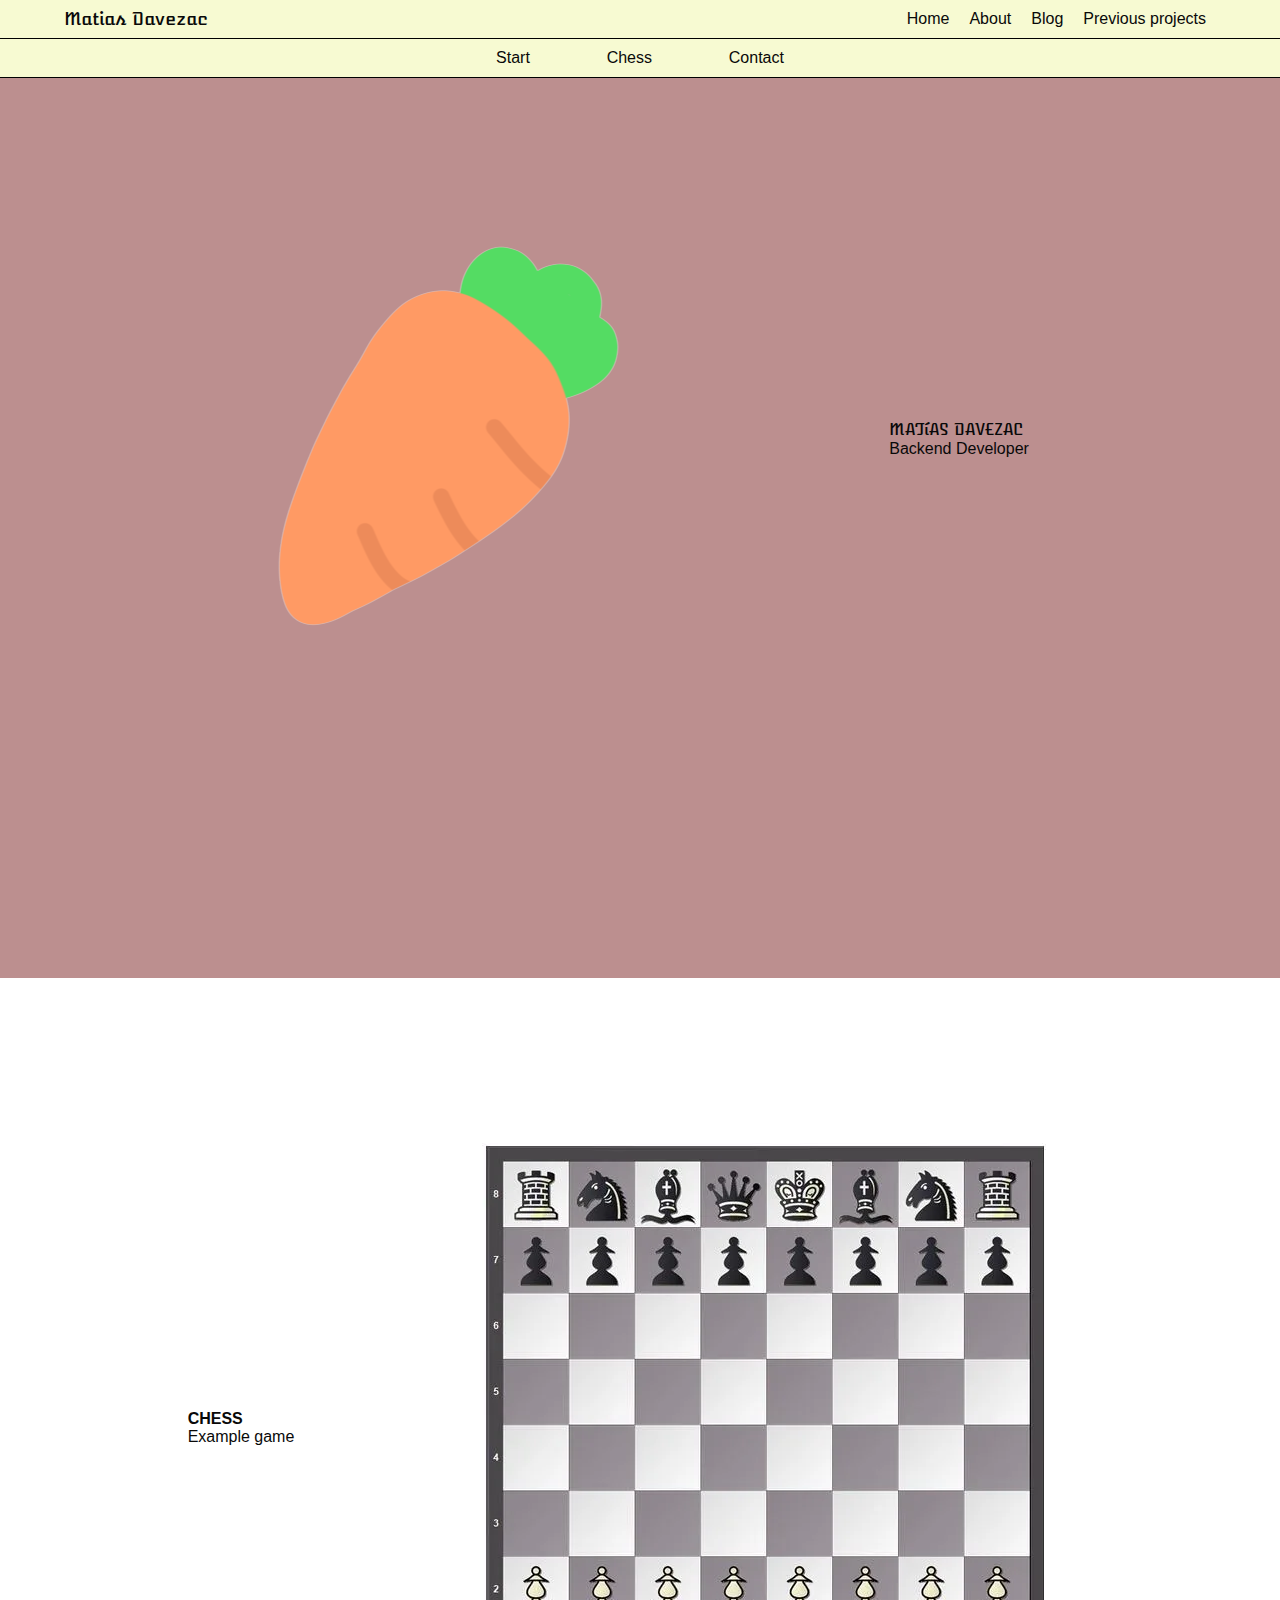
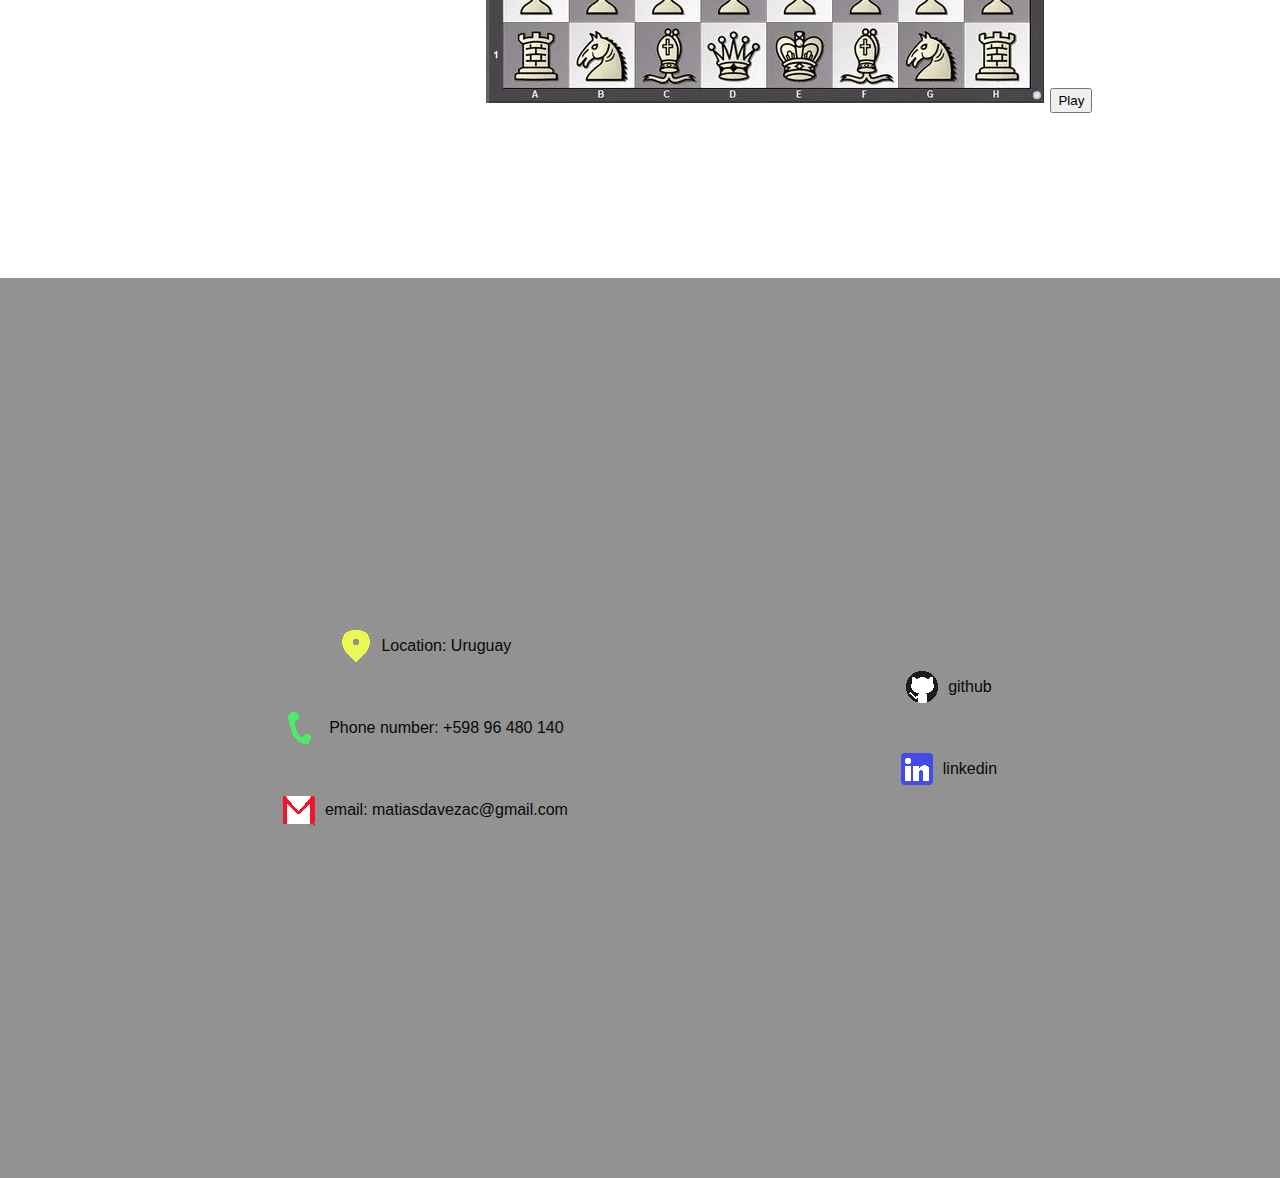
==== commit ff1f3bb7: "Chess table finally appears" ====
--- a/web/public/index.html
+++ b/web/public/index.html
@@ -28,15 +28,19 @@
     <script type="module" src="scripts/index.js"></script>
 </head>
 <body id="body">
-    <!-- Header -->
+    <!-- HEADER -->
     <header id="body-header" class="header">
-        <!-- Top -->
+        <!-- TOP -->
         <div id="header-top" class="header-div">
+            <!-- LEFT -->
             <div>
                 <h1 id="header-name" class="atomic-age unselectable" unselectable="on">
                     Matias Davezac
                 </h1>
             </div>
+            <!-- LEFT END -->
+            <!-- RIGHT -->
+            <div>
                 <nav id="header-top-nav" class="header-nav">
                     <ul>
                         <li><a href="#">Home</a></li>
@@ -46,8 +50,10 @@
                     </ul>
                 </nav>
             </div>
+            <!-- RIGHT END -->
         </div>
-        <!-- Bottom -->
+        <!-- TOP END -->
+        <!-- BOTTOM -->
         <div id="header-bottom" class="header-div">
             <nav id="header-bottom-nav" class="header-nav">
                 <ul>
@@ -57,10 +63,12 @@
                 </ul>
             </nav>
         </div>
+        <!-- BOTTOM END -->
     </header>
-    <!-- Main -->
+    <!-- HEADER END -->
+    <!-- MAIN -->
     <main id="body-main" class="main">
-        <!-- Presentation -->
+        <!-- PRESENTATION -->
         <section id="presentation-section" class="main-section">
             <div>
                 <img id="carrot" alt="Carrot logo" class="unselectable" src="images/carrot.webp" />
@@ -70,60 +78,72 @@
                 <p id="presentation-desc" class="section-desc">Backend Developer</p>
             </div>
         </section>
-        <!-- Chess -->
+        <!-- PRESENTATION END -->
+        <!-- CHESS -->
         <section id="chess-section" class="main-section inverted-row">
-            <div>
-                <img id="chess" alt="Chess board" src="images/chess_board.webp"/>
+            <div id="chess-table-parent">
+                <img id="chess-placeholder" alt="Chess board" src="images/chess_board.webp"/>
+                <button id="chess-start" class="chess-button">Play</button>
             </div>
             <div>
                 <h1 id="chess-name" class="section-desc">CHESS</h1>
-                <p id="chess-desc" class="section-desc">Game...</p>
+                <p id="chess-desc" class="section-desc">Example game</p>
             </div>
         </section>
+        <!-- CHESS END -->
     </main>
-    <!-- Footer -->
+    <!-- MAIN END -->
+    <!-- FOOTER -->
     <footer id="body-footer" class="footer">
-        <!-- Info -->
+        <!-- INFO -->
         <div id="contact-info" class="body-footer-div">
-            <!-- Location -->
+            <!-- LOCATION -->
             <div id="location-div" class="contact-div">
                 <a href="https://www.google.com/maps/place/Uruguay/" target="_blank">
                     <div id="location-icon" class="contact-icon"></div>
                     <p>Location: Uruguay</p>
                 </a>
             </div>
-            <!-- Phone -->
+            <!-- LOCATION END -->
+            <!-- PHONE -->
             <div id="phone-div" class="contact-div">
                 <a href="tel: +59896480140">
                     <div id="phone-icon" class="contact-icon"></div>
                     <p>Phone number: +598 96 480 140</p>
                 </a>
             </div>
-            <!-- Email -->
+            <!-- PHONE END -->
+            <!-- EMAIL -->
             <div id="email-div" class="contact-div">
                 <a href="mailto: matiasdavezac@gmail.com">
                     <div id="email-icon" class="contact-icon"></div>
                     <p>email: matiasdavezac@gmail.com</p>
                 </a>
             </div>
+            <!-- EMAIL END -->
         </div>
-        <!-- Websites -->
+        <!-- INFO END -->
+        <!-- WEBSITES -->
         <div id="contact-links" class="body-footer-div">
-            <!-- Github -->
+            <!-- GITHUB -->
             <div id="github-div" class="contact-div">
                 <a href="https://github.com/ILoveChairs" target="_blank">
                     <div id="github-logo" class="contact-icon"></div>
                     <p>github</p>
                 </a>
             </div>
-            <!-- Linkedin -->
+            <!-- GITHUB END -->
+            <!-- LINKEDIN -->
             <div id="linkedin-div" class="contact-div">
                 <a href="https://linkedin.com/in/matiasdavezac" target="_blank">
                     <div id="linkedin-logo" class="contact-icon"></div>
                     <p>linkedin</p>
                 </a>
             </div>
+            <!-- LINKEDIN END-->
         </div>
+        <!-- WEBSITES END -->
     </footer>
+    <!-- FOOTER END -->
 </body>
 </html>
--- a/web/public/styles/index.css
+++ b/web/public/styles/index.css
@@ -354,13 +354,106 @@
     max-width: 387px;
 }
 
-#chess {
+/* CHESS START (change #chess-table to .chess-table)*/
+#chess-placeholder, .chess-table {
     min-width: 256px;
     min-height: 256px;
     max-height: 562px;
     max-width: 564px;
 }
 
+.chess-button {
+    height: 25px;
+}
+
+.chess-square {
+    border: 1px solid #090909;
+    height: 32px;
+    width: 32px;
+}
+
+.chess-square-black {
+    background-color: rgb(194, 157, 104);
+}
+
+.chess-square-white {
+    background-color: rgb(221, 201, 171);
+}
+
+.chess-square-selected {
+    background-color: yellow;
+}
+
+.chess-square-possible {
+    background-color: white;
+}
+
+/* WHITE PIECES START */
+.chess-white-king {
+    background-image: url(../images/chess_pieces.gif);
+    background-position: 0 0;
+}
+
+.chess-white-queen {
+    background-image: url(../images/chess_pieces.gif);
+    background-position: -32px 0;
+}
+
+.chess-white-rook {
+    background-image: url(../images/chess_pieces.gif);
+    background-position: -64px 0;
+}
+
+.chess-white-bishop {
+    background-image: url(../images/chess_pieces.gif);
+    background-position: 0 -32px;
+}
+
+.chess-white-knight {
+    background-image: url(../images/chess_pieces.gif);
+    background-position: -32px -32px;
+}
+
+.chess-white-pawn {
+    background-image: url(../images/chess_pieces.gif);
+    background-position: -64px -32px;
+}
+/* WHITE PIECES END */
+
+/* BLACK PIECES START */
+.chess-black-king {
+    background-image: url(../images/chess_pieces.gif);
+    background-position: 0 -64px;
+}
+
+.chess-black-queen {
+    background-image: url(../images/chess_pieces.gif);
+    background-position: -32px -64px;
+}
+
+.chess-black-rook {
+    background-image: url(../images/chess_pieces.gif);
+    background-position: -64px -64px;
+}
+
+.chess-black-bishop {
+    background-image: url(../images/chess_pieces.gif);
+    background-position: 0 -96px;
+}
+
+.chess-black-knight {
+    background-image: url(../images/chess_pieces.gif);
+    background-position: -32px -96px;
+}
+
+.chess-black-pawn {
+    background-image: url(../images/chess_pieces.gif);
+    background-position: -64px -96px;
+}
+/* BLACK PIECES END */
+
+/* CHESS END */
+
 #presentation-section {
     background-color: rosybrown;
     padding: 0vh 0 20vh 0;
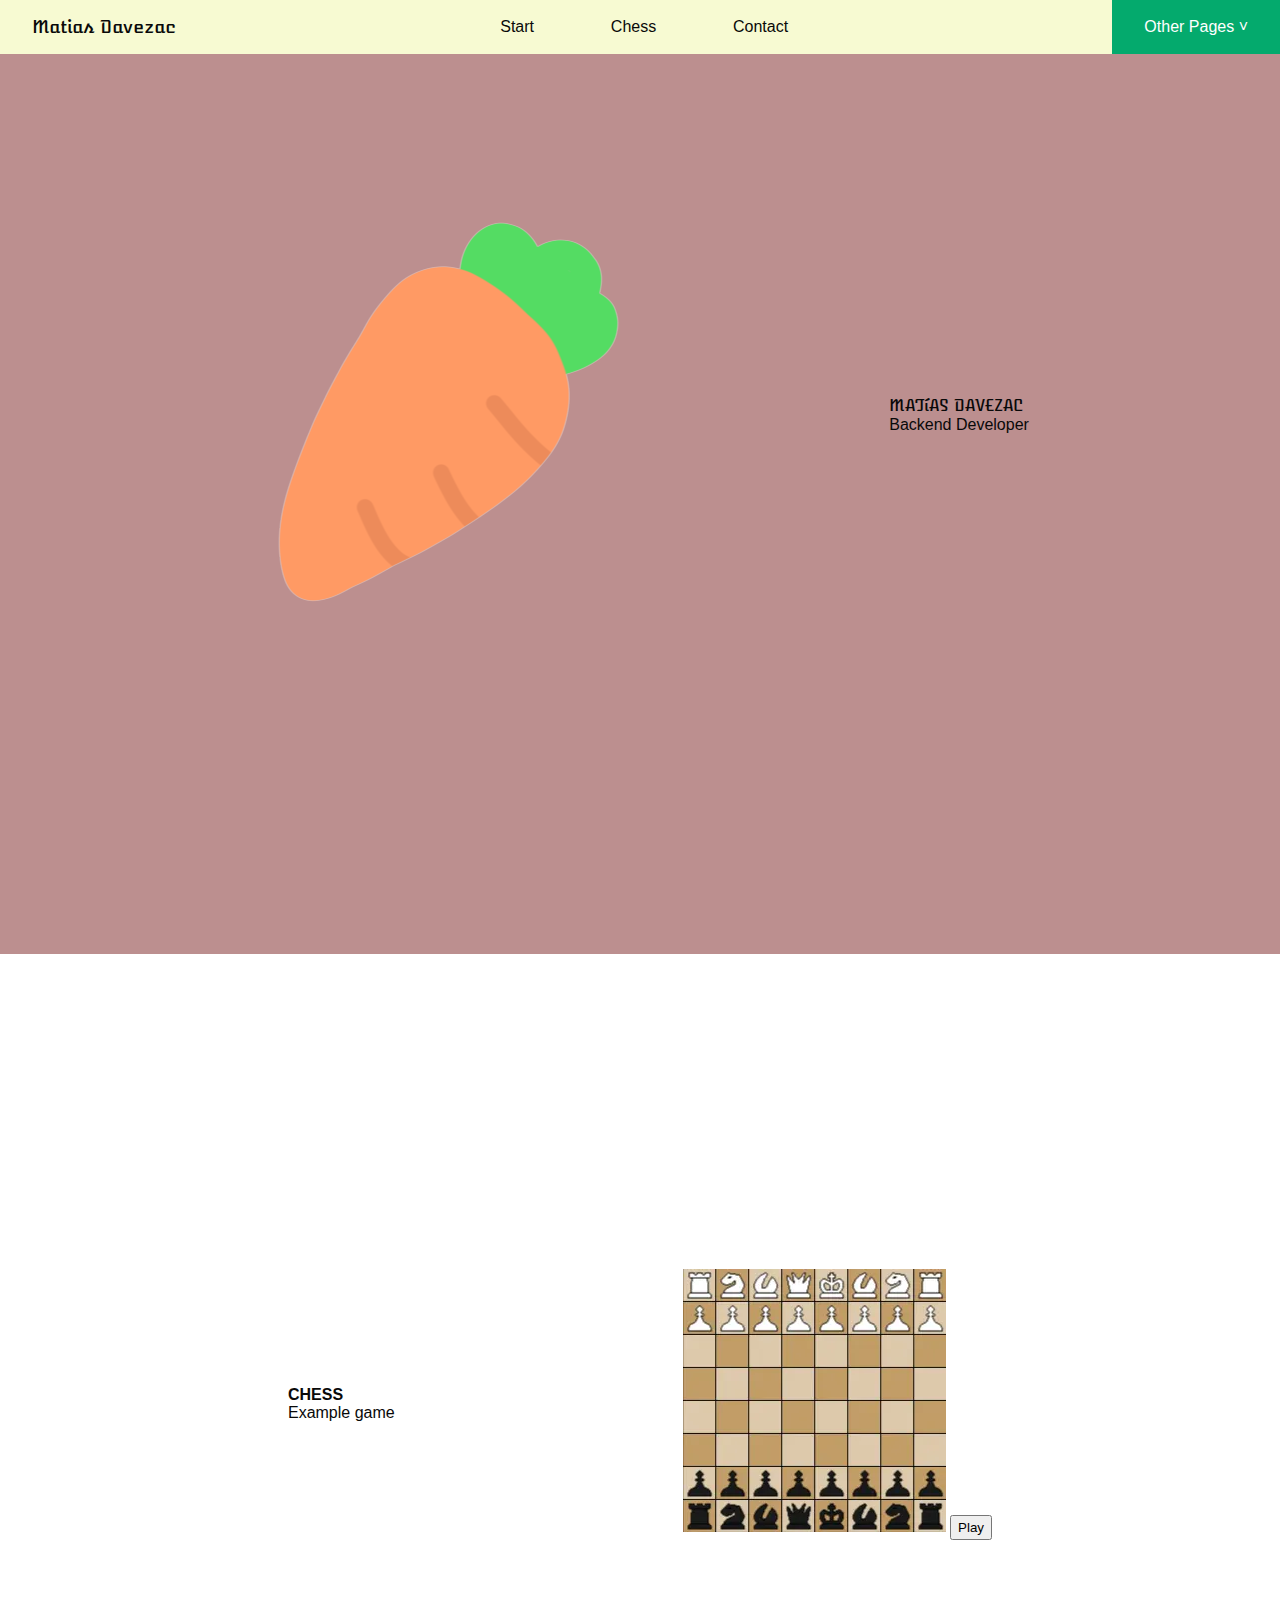
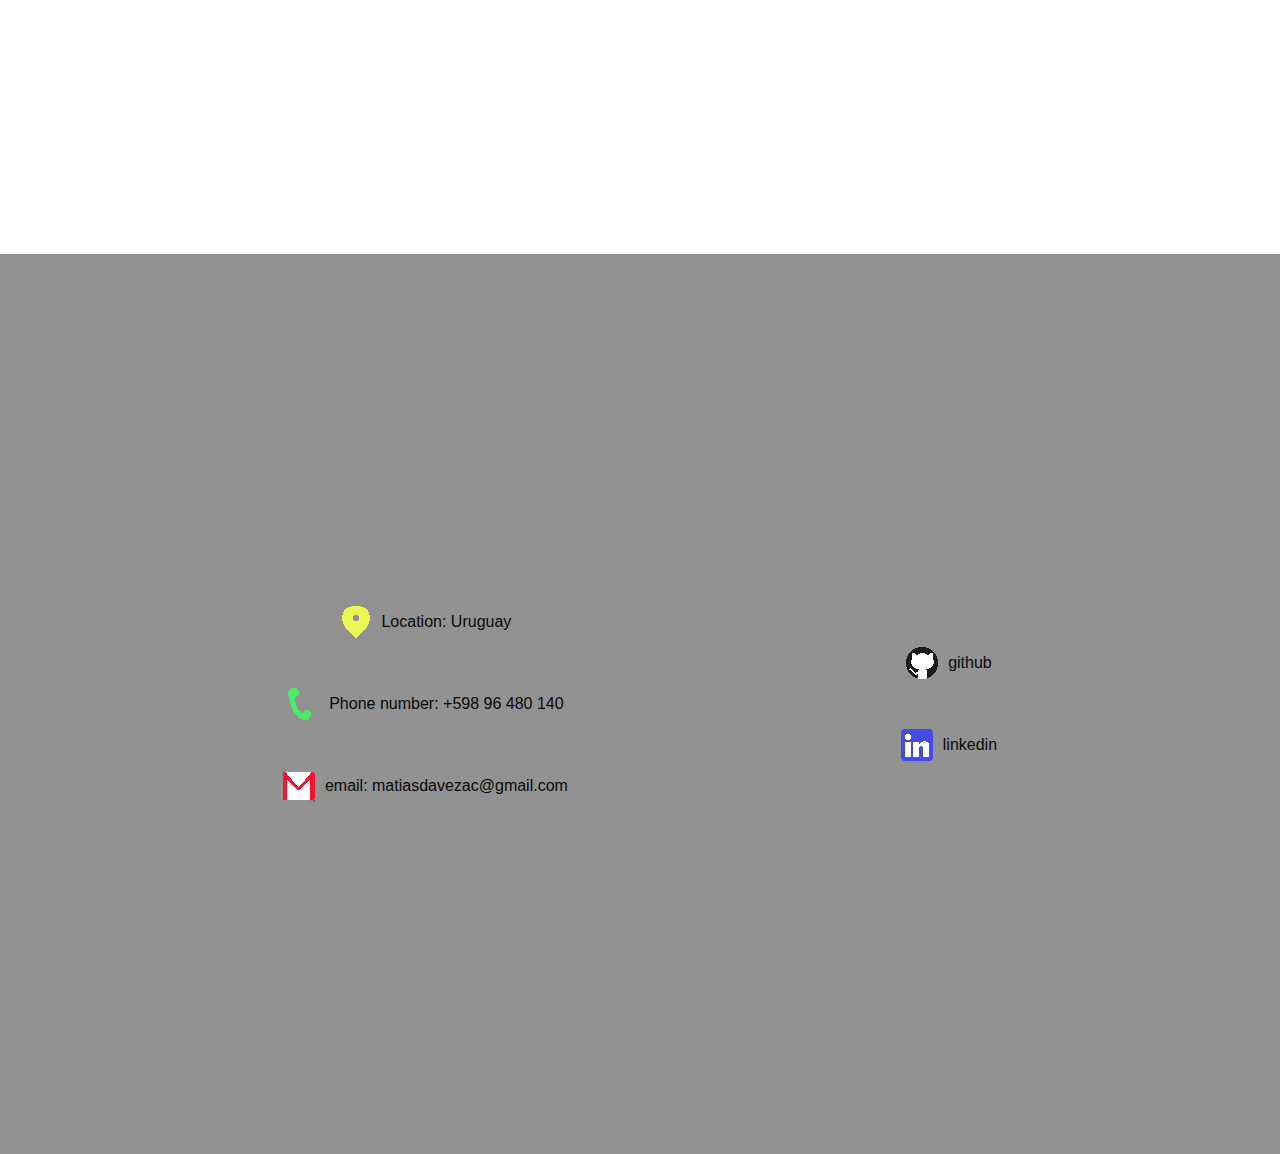
==== commit c9427247: "Updated Header" ====
--- a/web/public/index.html
+++ b/web/public/index.html
@@ -28,42 +28,38 @@
     <script type="module" src="scripts/index.js"></script>
 </head>
 <body id="body">
-    <!-- HEADER -->
+    <!-- HEADER ˄˅˄˅˄˅˄˅ -->
     <header id="body-header" class="header">
-        <!-- TOP -->
-        <div id="header-top" class="header-div">
+        <div id="header" class="header-div">
             <!-- LEFT -->
-            <div>
+            <div class="header-div" id="header-name-div">
                 <h1 id="header-name" class="atomic-age unselectable" unselectable="on">
                     Matias Davezac
                 </h1>
             </div>
             <!-- LEFT END -->
-            <!-- RIGHT -->
-            <div>
-                <nav id="header-top-nav" class="header-nav">
-                    <ul>
-                        <li><a href="#">Home</a></li>
-                        <li><a href="#">About</a></li>
-                        <li><a href="#">Blog</a></li>
-                        <li><a href="#">Previous projects</a></li>
-                    </ul>
-                </nav>
-            </div>
-            <!-- RIGHT END -->
-        </div>
-        <!-- TOP END -->
-        <!-- BOTTOM -->
-        <div id="header-bottom" class="header-div">
-            <nav id="header-bottom-nav" class="header-nav">
+            <!-- CENTER -->
+            <nav class="header-div" id="header-nav">
                 <ul>
                     <li><a class="unselectable" href="#">Start</a></li>
                     <li><a class="unselectable" href="#chess-section">Chess</a></li>
                     <li><a class="unselectable" href="#body-footer">Contact</a></li>
                 </ul>
             </nav>
+            <!-- CENTER END -->
+            <!-- RIGHT -->
+            <div class="header-div" id="header-dropdown-div">
+                <div id="header-dropdown">
+                    <button id="header-dropdown-btn">Other Pages ˅</button>
+                    <div id="header-dropdown-content">
+                        <a href="#">About</a>
+                        <a href="#">Blog</a>
+                        <a href="#">Previous projects</a>
+                    </div>
+                </div>
+            </div>
+            <!-- RIGHT END -->
         </div>
-        <!-- BOTTOM END -->
     </header>
     <!-- HEADER END -->
     <!-- MAIN -->
--- a/web/public/styles/index.css
+++ b/web/public/styles/index.css
@@ -1,9 +1,3 @@
-
-/*
-    The css file will remain to store all changes,
-    however the css will be converted to critical css.
-*/
-
 /* VARIABLES START */
 :root {
     --color-primary: #d73953;
@@ -161,15 +155,17 @@
 
 .header-div {
     background-color: var(--color-header);
-}
-
-.header-nav li a {
+    padding: 0 5vw;
+}
+
+#header-nav li a {
     display: block;
     padding: 10px;
 }
 
-#header-top {
-    width: 100%;
+#header {
+    width: 100%;
+    padding: 0;
 
     display: flex;
     flex-direction: row;
@@ -180,34 +176,43 @@
     flex-wrap: wrap;
 }
 
-#header-top div {
-    height: 100%;
-    margin: 0px;
-    padding: 0 5vw 0 5vw;
-
-    display: flex;
-    flex-direction: row;
-    flex-flow: row;
-    align-content: center;
-    justify-content: space-between;
-    align-items: center;
-    flex-wrap: wrap;
-}
-
-
-#header-top-nav {
-    height: 100%;
-
-    display: flex;
-    flex-direction: row;
-    flex-flow: row;
-    align-content: center;
-    justify-content: space-between;
-    align-items: center;
-    flex-wrap: wrap;
-}
-
-#header-top ul {
+#header-name-div {
+    padding-left: 2.5vw;
+}
+
+#header-dropdown-div {
+    padding-right: 0;
+}
+
+#header-dropdown-btn {
+    background-color: #04AA6D;
+    color: white;
+    padding: 2vh 2.5vw;
+    font-size: 16px;
+    border: none;
+}
+
+#header-dropdown-content {
+    display: none;
+    position: absolute;
+    background-color: #f1f1f1;
+    min-width: 2.5vw;
+    box-shadow: 0px 8px 16px 0px rgba(0,0,0,0.2);
+    z-index: 1;
+}
+
+#header-dropdown-content a {
+    color: black;
+    padding: 12px 2.5vw;
+    text-decoration: none;
+    display: block;
+}
+
+#header-dropdown-content a:hover {background-color: #ddd;}
+#header-dropdown:hover #header-dropdown-content {display: block;}
+#header-dropdown:hover #header-dropdown-btn {background-color: #3e8e41;}
+
+#header ul {
     display: flex;
     flex-flow: row;
     justify-content: space-around;
@@ -222,19 +227,15 @@
 }
 
 
-#header-bottom {
-    height: 33.33% + 2;
-
+#header-nav {
     display: flex;
     flex-flow: row;
     justify-content: center;
     align-items: center;
     flex-wrap: nowrap;
-    border-top: 1px solid black;
-    border-bottom: 1px solid black;
-}
-
-#header-bottom ul {
+}
+
+#header-nav ul {
     display: flex;
     flex-flow: row;
     justify-content: space-around;
@@ -243,18 +244,12 @@
     flex-direction: row;
 }
 
-#header-bottom-nav ul {
-    flex-wrap: wrap;
-    justify-content: center;
-    align-items: center;
-}
-
-#header-bottom-nav li a {
-    padding-left: 3vw;
-    padding-right: 3vw;
-}
-
-#header-bottom-nav a:hover {
+
+#header-nav li a {
+    padding: 2vh 3vw;
+}
+
+#header-nav a:hover {
     color: white;
     background-color: red;
     text-decoration: none;
@@ -307,7 +302,6 @@
 #github-logo {
     background: url(../images/page_sprites.gif) -32px -32px;
 }
-
 /* HEADER AND FOOTER END */
 
 /* INDEX START */
@@ -354,12 +348,12 @@
     max-width: 387px;
 }
 
-/* CHESS START (change #chess-table to .chess-table)*/
+/* CHESS START */
 #chess-placeholder, .chess-table {
-    min-width: 256px;
-    min-height: 256px;
-    max-height: 562px;
-    max-width: 564px;
+    min-width: 263px;
+    min-height: 263px;
+    max-height: 263px;
+    max-width: 263px;
 }
 
 .chess-button {
@@ -380,6 +374,10 @@
     background-color: rgb(221, 201, 171);
 }
 
+.chess-square:hover {
+    background-color: rgb(213, 208, 201);
+}
+
 .chess-square-selected {
     background-color: yellow;
 }
@@ -453,10 +451,8 @@
 /* BLACK PIECES END */
 
 /* CHESS END */
-
 #presentation-section {
     background-color: rosybrown;
     padding: 0vh 0 20vh 0;
 }
-
 /* INDEX END */
